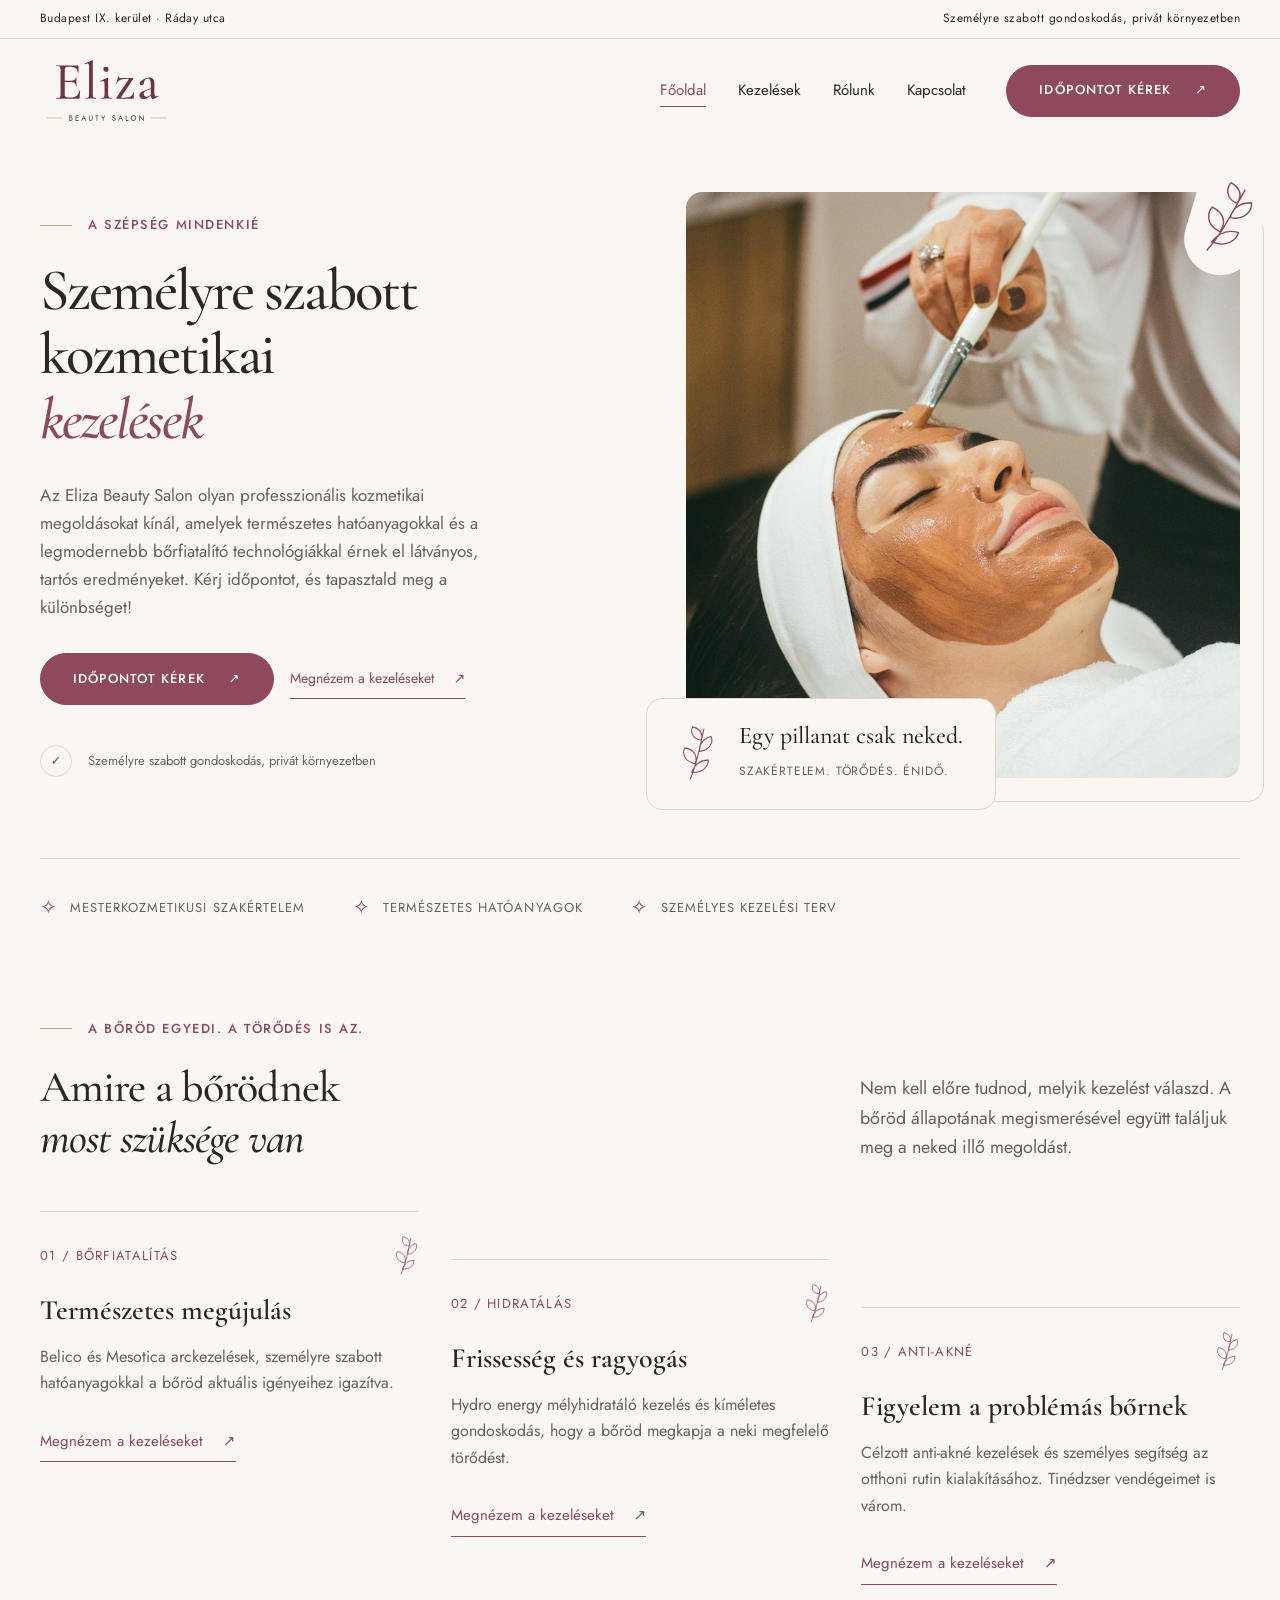
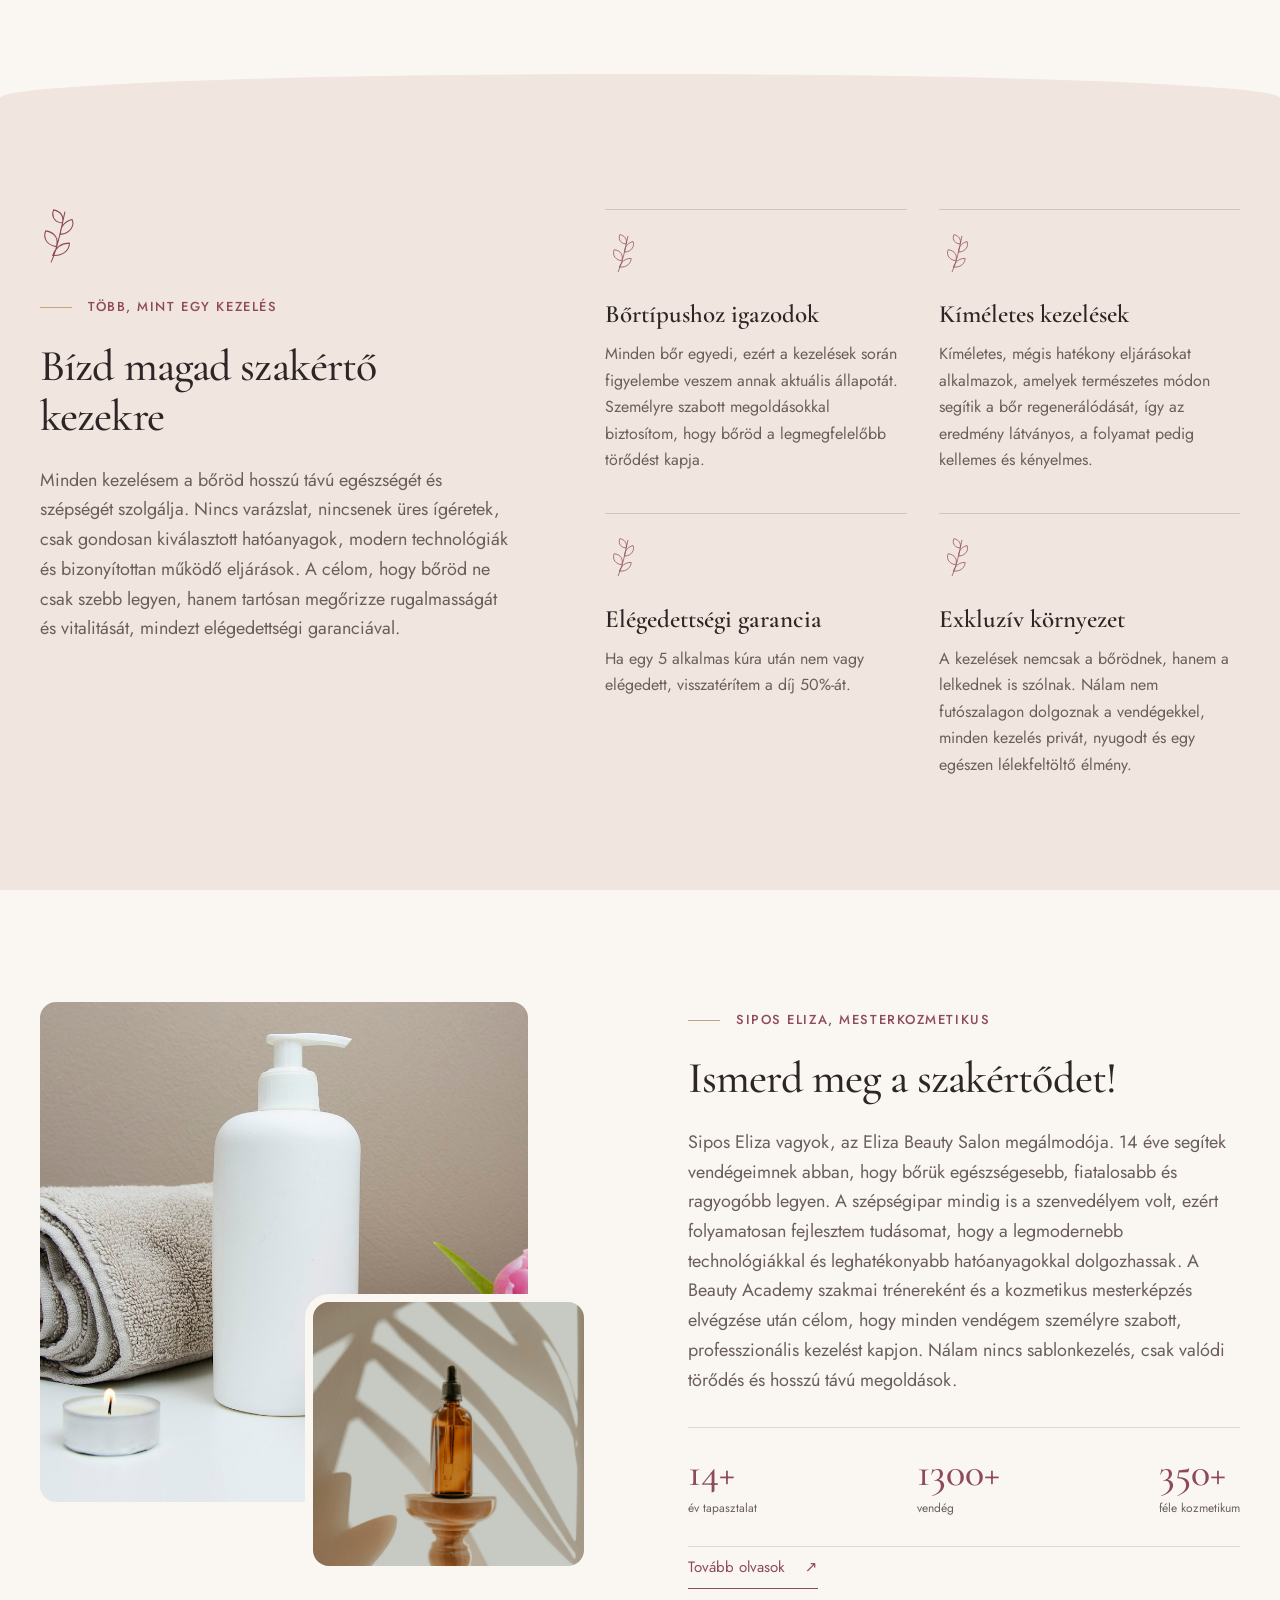
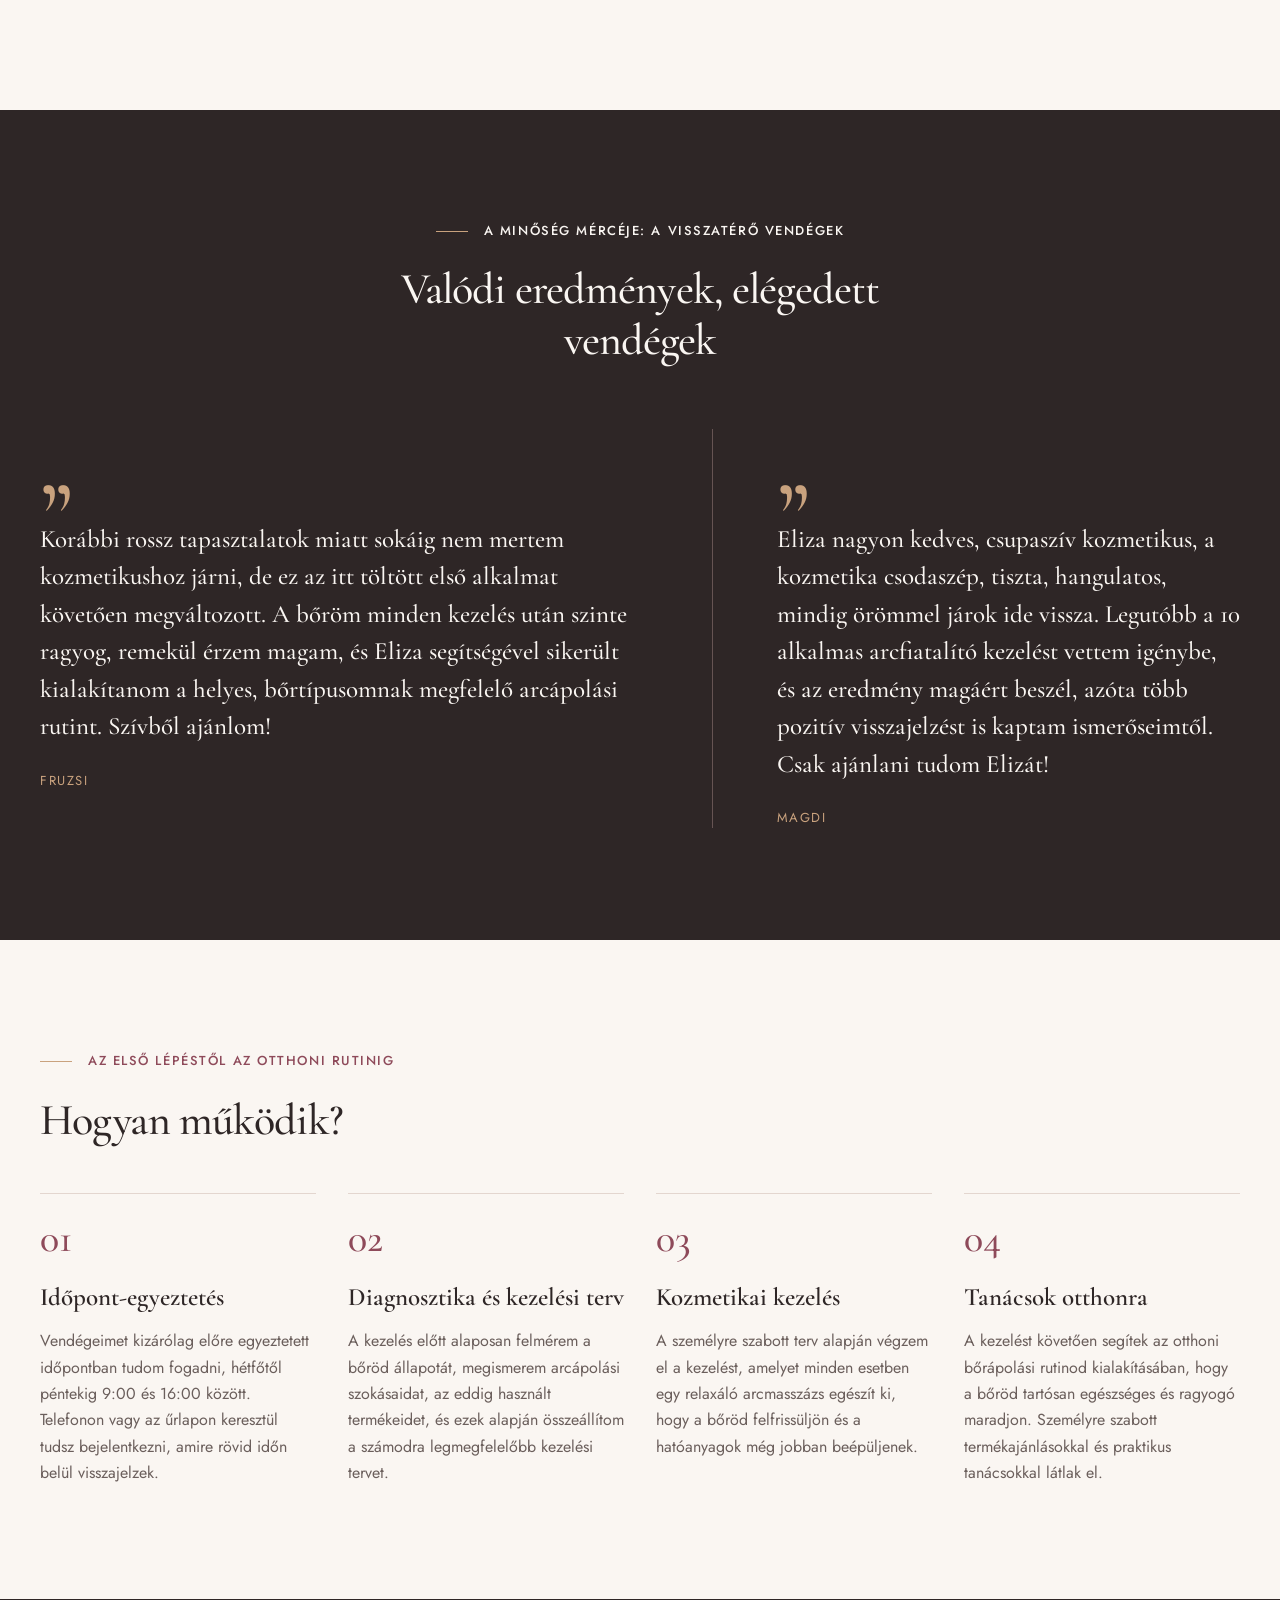
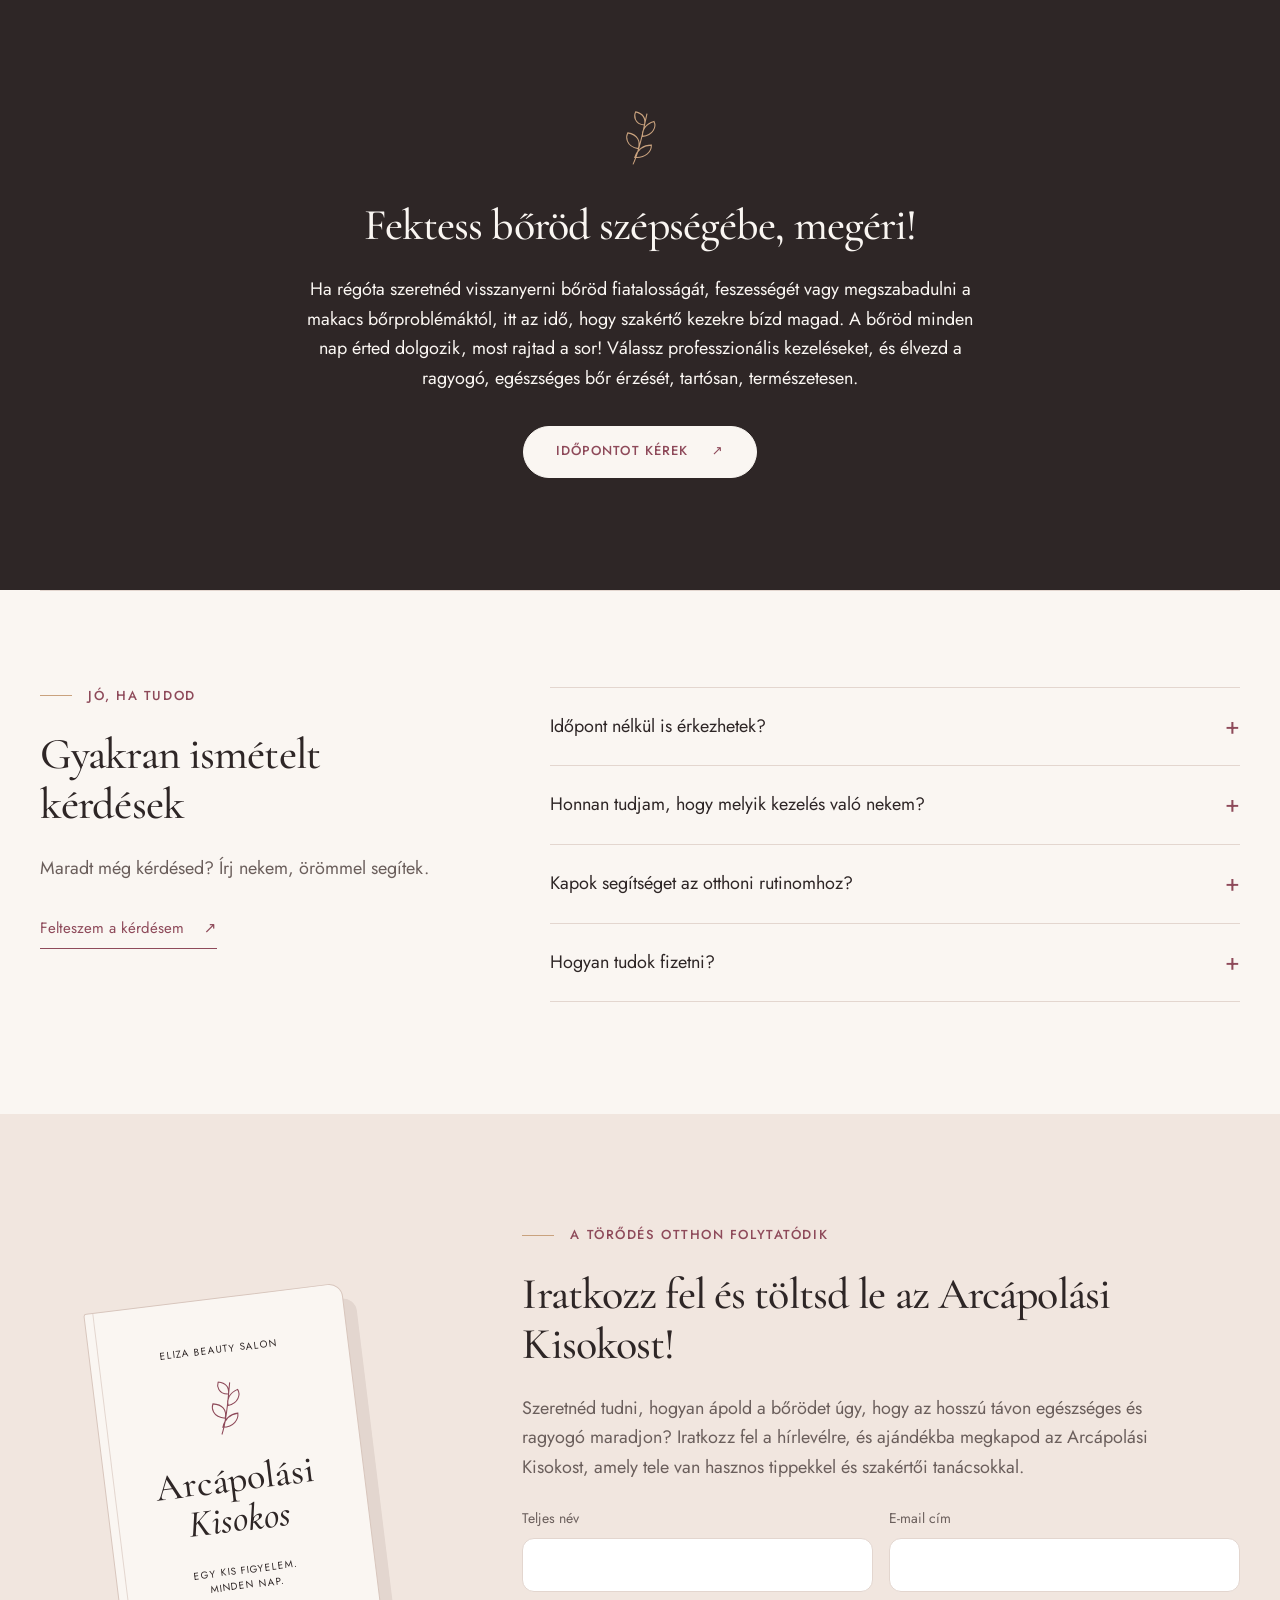
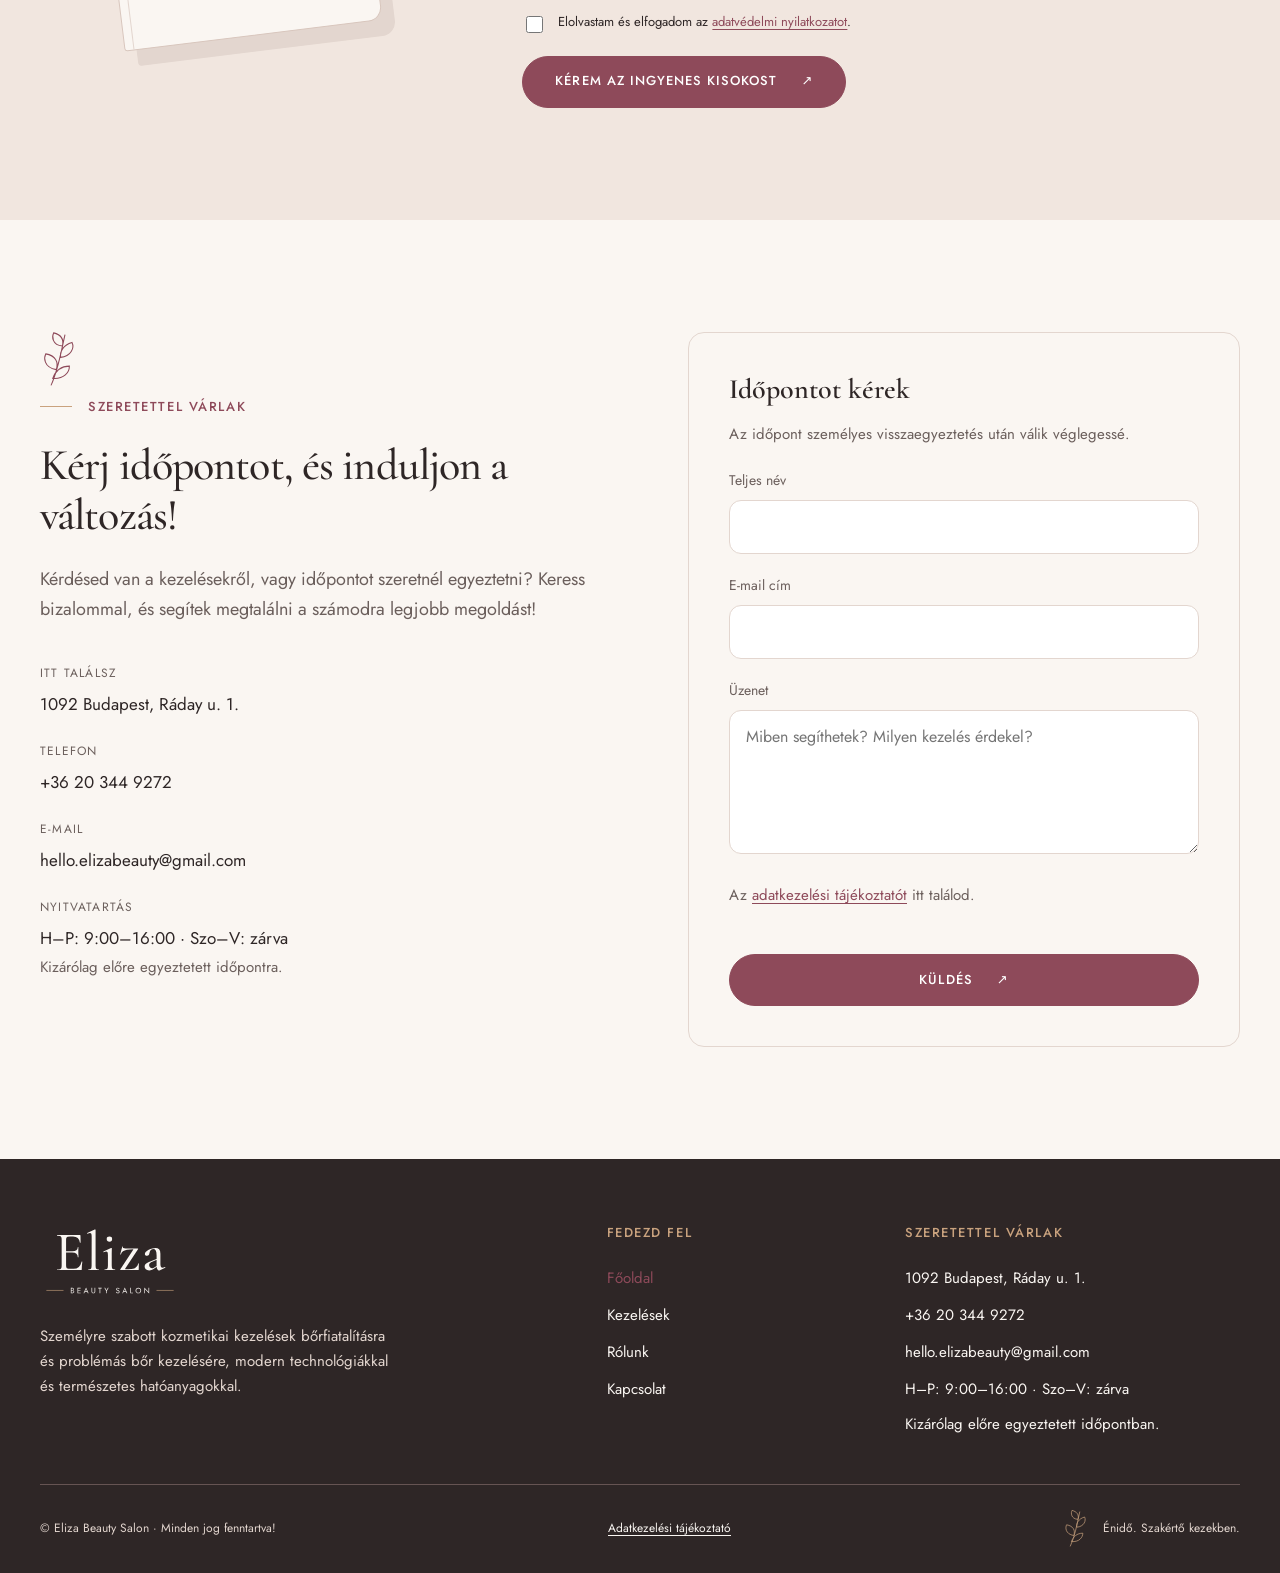
==== index.html @ e4f5089e "Eliza Beauty Salon: négylapos statikus weboldal" ====
<!doctype html>
<html lang="hu"><head><meta charset="utf-8"><meta name="viewport" content="width=device-width, initial-scale=1"><title>Eliza Beauty Salon | Személyre szabott kozmetikai kezelések</title><meta name="description" content="Személyre szabott kozmetikai kezelések Sipos Eliza mesterkozmetikustól Budapest IX. kerületében."><link rel="icon" href="logo/favicon.svg" type="image/svg+xml"><link rel="preconnect" href="https://fonts.googleapis.com"><link rel="preconnect" href="https://fonts.gstatic.com" crossorigin><link href="https://fonts.googleapis.com/css2?family=Cormorant+Garamond:ital,wght@0,500;0,600;1,500;1,600&family=Jost:wght@400;500&display=swap" rel="stylesheet"><link rel="stylesheet" href="assets/site.css"><script src="assets/site.js" defer></script></head><body><a class="skip" href="#tartalom">Ugrás a tartalomhoz</a><svg aria-hidden="true" style="position:absolute;width:0;height:0;overflow:hidden"><defs><symbol id="sprig" viewBox="0 0 40 64"><path d="M12 61C20 44 23 25 28 3M18 43C3 40 4 29 6 25C17 27 21 34 18 43ZM23 29C35 28 39 18 36 12C26 15 22 22 23 29ZM25 16C13 15 13 5 15 1C23 3 27 8 25 16ZM14 53C27 54 33 46 33 39C23 39 17 45 14 53Z"/></symbol></defs></svg><div class="topline"><div class="wrap"><span>Budapest IX. kerület · Ráday utca</span><span class="location">Személyre szabott gondoskodás, privát környezetben</span></div></div><header class="header" id="header"><div class="wrap nav"><a class="brand" href="index.html" aria-label="Eliza Beauty Salon, főoldal"><img src="logo/logo.svg" alt="Eliza Beauty Salon" width="133" height="78"></a><button class="menu-toggle" aria-controls="main-nav" aria-expanded="false" type="button">Menü <span aria-hidden="true">☰</span></button><nav class="navlinks" id="main-nav" aria-label="Fő navigáció"><a href="index.html" aria-current="page">Főoldal</a><a href="kezelesek.html">Kezelések</a><a href="rolunk.html">Rólunk</a><a href="kapcsolat.html">Kapcsolat</a><a class="btn" href="#kapcsolat">Időpontot kérek <span aria-hidden="true">↗</span></a></nav></div></header><main id="tartalom"><section class="hero"><div class="wrap"><div class="hero-grid"><div class="hero-copy"><div class="kicker">A szépség mindenkié</div><h1>Személyre szabott<br>kozmetikai<br><em>kezelések</em></h1><p>Az Eliza Beauty Salon olyan professzionális kozmetikai megoldásokat kínál, amelyek természetes hatóanyagokkal és a legmodernebb bőrfiatalító technológiákkal érnek el látványos, tartós eredményeket. Kérj időpontot, és tapasztald meg a különbséget!</p><div class="hero-actions"><a class="btn" href="#kapcsolat">Időpontot kérek <span aria-hidden="true">↗</span></a><a class="textlink" href="kezelesek.html">Megnézem a kezeléseket <span aria-hidden="true">↗</span></a></div><div class="hero-note"><span aria-hidden="true">✓</span><span>Személyre szabott gondoskodás, privát környezetben</span></div></div><div class="hero-visual"><img class="hero-photo" src="images/kezeles.jpg" width="700" height="900" alt="Kozmetikai arckezelés közelről, hangulati stock illusztráció" fetchpriority="high"><svg class="sprig hero-flower" aria-hidden="true"><use href="#sprig"/></svg><div class="hero-tag"><svg class="sprig" aria-hidden="true"><use href="#sprig"/></svg><div><strong>Egy pillanat csak neked.</strong><span class="small muted">Szakértelem. Törődés. Énidő.</span></div></div></div></div><div class="hero-bottom"><span>Mesterkozmetikusi szakértelem</span><span>Természetes hatóanyagok</span><span>Személyes kezelési terv</span></div></div></section><section class="section treatments" id="kezelesek" aria-labelledby="treatment-title"><div class="wrap"><div class="section-heading reveal"><div><div class="kicker">A bőröd egyedi. A törődés is az.</div><h2 id="treatment-title">Amire a bőrödnek<br><em>most szüksége van</em></h2></div><p class="muted">Nem kell előre tudnod, melyik kezelést válaszd. A bőröd állapotának megismerésével együtt találjuk meg a neked illő megoldást.</p></div><div class="treatment-grid"><article class="treatment reveal"><div class="mini-line"><span class="number">01 / BŐRFIATALÍTÁS</span><svg class="sprig" aria-hidden="true"><use href="#sprig"/></svg></div><h3>Természetes megújulás</h3><p>Belico és Mesotica arckezelések, személyre szabott hatóanyagokkal a bőröd aktuális igényeihez igazítva.</p><a class="textlink" href="kezelesek.html">Megnézem a kezeléseket <span aria-hidden="true">↗</span></a></article><article class="treatment reveal"><div class="mini-line"><span class="number">02 / HIDRATÁLÁS</span><svg class="sprig" aria-hidden="true"><use href="#sprig"/></svg></div><h3>Frissesség és ragyogás</h3><p>Hydro energy mélyhidratáló kezelés és kíméletes gondoskodás, hogy a bőröd megkapja a neki megfelelő törődést.</p><a class="textlink" href="kezelesek.html">Megnézem a kezeléseket <span aria-hidden="true">↗</span></a></article><article class="treatment reveal"><div class="mini-line"><span class="number">03 / ANTI-AKNÉ</span><svg class="sprig" aria-hidden="true"><use href="#sprig"/></svg></div><h3>Figyelem a problémás bőrnek</h3><p>Célzott anti-akné kezelések és személyes segítség az otthoni rutin kialakításához. Tinédzser vendégeimet is várom.</p><a class="textlink" href="kezelesek.html">Megnézem a kezeléseket <span aria-hidden="true">↗</span></a></article></div></div></section><section class="section care"><div class="wrap"><div class="care-layout"><div class="care-intro"><svg class="sprig" aria-hidden="true"><use href="#sprig"/></svg><div class="kicker">Több, mint egy kezelés</div><h2>Bízd magad szakértő kezekre</h2><p>Minden kezelésem a bőröd hosszú távú egészségét és szépségét szolgálja. Nincs varázslat, nincsenek üres ígéretek, csak gondosan kiválasztott hatóanyagok, modern technológiák és bizonyítottan működő eljárások. A célom, hogy bőröd ne csak szebb legyen, hanem tartósan megőrizze rugalmasságát és vitalitását, mindezt elégedettségi garanciával.</p></div><div class="benefits"><article class="benefit"><svg class="sprig" aria-hidden="true"><use href="#sprig"/></svg><h3>Bőrtípushoz igazodok</h3><p>Minden bőr egyedi, ezért a kezelések során figyelembe veszem annak aktuális állapotát. Személyre szabott megoldásokkal biztosítom, hogy bőröd a legmegfelelőbb törődést kapja.</p></article><article class="benefit"><svg class="sprig" aria-hidden="true"><use href="#sprig"/></svg><h3>Kíméletes kezelések</h3><p>Kíméletes, mégis hatékony eljárásokat alkalmazok, amelyek természetes módon segítik a bőr regenerálódását, így az eredmény látványos, a folyamat pedig kellemes és kényelmes.</p></article><article class="benefit"><svg class="sprig" aria-hidden="true"><use href="#sprig"/></svg><h3>Elégedettségi garancia</h3><p>Ha egy 5 alkalmas kúra után nem vagy elégedett, visszatérítem a díj 50%-át.</p></article><article class="benefit"><svg class="sprig" aria-hidden="true"><use href="#sprig"/></svg><h3>Exkluzív környezet</h3><p>A kezelések nemcsak a bőrödnek, hanem a lelkednek is szólnak. Nálam nem futószalagon dolgoznak a vendégekkel, minden kezelés privát, nyugodt és egy egészen lélekfeltöltő élmény.</p></article></div></div></div></section><section class="section "><div class="wrap"><div class="about-layout"><div class="about-photos"><img class="about-main" src="images/pihenes.jpg" alt="Törölköző, testápoló és virág, hangulati stock csendélet" width="600" height="750" loading="lazy"><img class="about-detail" src="images/borapolas.jpg" alt="Borostyánszínű szérumüveg, stock illusztráció" width="400" height="500" loading="lazy"></div><div class="about-copy"><div class="kicker">Sipos Eliza, mesterkozmetikus</div><h2>Ismerd meg a szakértődet!</h2><p>Sipos Eliza vagyok, az Eliza Beauty Salon megálmodója. 14 éve segítek vendégeimnek abban, hogy bőrük egészségesebb, fiatalosabb és ragyogóbb legyen. A szépségipar mindig is a szenvedélyem volt, ezért folyamatosan fejlesztem tudásomat, hogy a legmodernebb technológiákkal és leghatékonyabb hatóanyagokkal dolgozhassak. A Beauty Academy szakmai trénereként és a kozmetikus mesterképzés elvégzése után célom, hogy minden vendégem személyre szabott, professzionális kezelést kapjon. Nálam nincs sablonkezelés, csak valódi törődés és hosszú távú megoldások.</p><div class="stats"><div class="stat"><strong>14+</strong><span>év tapasztalat</span></div><div class="stat"><strong>1300+</strong><span>vendég</span></div><div class="stat"><strong>350+</strong><span>féle kozmetikum</span></div></div><a class="textlink" href="rolunk.html">Tovább olvasok <span aria-hidden="true">↗</span></a></div></div></div></section><section class="section testimonials"><div class="wrap"><div class="center-title"><div class="kicker">A minőség mércéje: a visszatérő vendégek</div><h2>Valódi eredmények, elégedett vendégek</h2></div><div class="quotes"><blockquote class="quote"><span class="quote-mark" aria-hidden="true">„</span><p>Korábbi rossz tapasztalatok miatt sokáig nem mertem kozmetikushoz járni, de ez az itt töltött első alkalmat követően megváltozott. A bőröm minden kezelés után szinte ragyog, remekül érzem magam, és Eliza segítségével sikerült kialakítanom a helyes, bőrtípusomnak megfelelő arcápolási rutint. Szívből ajánlom!</p><footer>Fruzsi</footer></blockquote><blockquote class="quote"><span class="quote-mark" aria-hidden="true">„</span><p>Eliza nagyon kedves, csupaszív kozmetikus, a kozmetika csodaszép, tiszta, hangulatos, mindig örömmel járok ide vissza. Legutóbb a 10 alkalmas arcfiatalító kezelést vettem igénybe, és az eredmény magáért beszél, azóta több pozitív visszajelzést is kaptam ismerőseimtől. Csak ajánlani tudom Elizát!</p><footer>Magdi</footer></blockquote></div></div></section><section class="section "><div class="wrap"><div class="section-heading"><div><div class="kicker">Az első lépéstől az otthoni rutinig</div><h2>Hogyan működik?</h2></div></div><div class="steps"><article class="step"><span class="step-number">01</span><h3>Időpont-egyeztetés</h3><p>Vendégeimet kizárólag előre egyeztetett időpontban tudom fogadni, hétfőtől péntekig 9:00 és 16:00 között. Telefonon vagy az űrlapon keresztül tudsz bejelentkezni, amire rövid időn belül visszajelzek.</p></article><article class="step"><span class="step-number">02</span><h3>Diagnosztika és kezelési terv</h3><p>A kezelés előtt alaposan felmérem a bőröd állapotát, megismerem arcápolási szokásaidat, az eddig használt termékeidet, és ezek alapján összeállítom a számodra legmegfelelőbb kezelési tervet.</p></article><article class="step"><span class="step-number">03</span><h3>Kozmetikai kezelés</h3><p>A személyre szabott terv alapján végzem el a kezelést, amelyet minden esetben egy relaxáló arcmasszázs egészít ki, hogy a bőröd felfrissüljön és a hatóanyagok még jobban beépüljenek.</p></article><article class="step"><span class="step-number">04</span><h3>Tanácsok otthonra</h3><p>A kezelést követően segítek az otthoni bőrápolási rutinod kialakításában, hogy a bőröd tartósan egészséges és ragyogó maradjon. Személyre szabott termékajánlásokkal és praktikus tanácsokkal látlak el.</p></article></div></div></section><section class="section callout"><div class="wrap"><div class="callout-inner"><svg class="sprig" aria-hidden="true"><use href="#sprig"/></svg><h2>Fektess bőröd szépségébe, megéri!</h2><p>Ha régóta szeretnéd visszanyerni bőröd fiatalosságát, feszességét vagy megszabadulni a makacs bőrproblémáktól, itt az idő, hogy szakértő kezekre bízd magad. A bőröd minden nap érted dolgozik, most rajtad a sor! Válassz professzionális kezeléseket, és élvezd a ragyogó, egészséges bőr érzését, tartósan, természetesen.</p><a class="btn" href="#kapcsolat">Időpontot kérek <span aria-hidden="true">↗</span></a></div></div></section><section class="section faq-section"><div class="wrap"><div class="faq-layout"><div class="faq-intro"><div class="kicker">Jó, ha tudod</div><h2>Gyakran ismételt kérdések</h2><p class="muted">Maradt még kérdésed? Írj nekem, örömmel segítek.</p><a class="textlink" href="#kapcsolat">Felteszem a kérdésem <span aria-hidden="true">↗</span></a></div><div><details class="faq"><summary>Időpont nélkül is érkezhetek?</summary><p>Nem, a kozmetikámban kizárólag időpontra fogadok vendégeket.</p></details><details class="faq"><summary>Honnan tudjam, hogy melyik kezelés való nekem?</summary><p>Az első találkozás alkalmával a kezelés előtt diagnosztizálom a bőrödet, és felvázolom a kezelési tervet.</p></details><details class="faq"><summary>Kapok segítséget az otthoni rutinomhoz?</summary><p>Igen, természetesen! Az első alkalmat követően elmondom, hogy mire figyelj a mindennapokban, milyen termékeket használj, hogy a bőröd a lehető legjobb törődést kapja.</p></details><details class="faq"><summary>Hogyan tudok fizetni?</summary><p>Bankkártyával és készpénzzel is fizethetsz a szalonban.</p></details></div></div></div></section><section class="section newsletter" aria-labelledby="newsletter-title"><div class="wrap newsletter-grid"><div class="book-visual reveal soft" aria-hidden="true"><div class="book"><span class="small">Eliza Beauty Salon</span><svg class="sprig"><use href="#sprig"/></svg><span class="book-title">Arcápolási<br><em>Kisokos</em></span><span class="small" style="margin-top:24px">Egy kis figyelem.<br>Minden nap.</span></div></div><div class="newsletter-copy reveal"><div class="kicker">A törődés otthon folytatódik</div><h2 id="newsletter-title">Iratkozz fel és töltsd le az Arcápolási Kisokost!</h2><p>Szeretnéd tudni, hogyan ápold a bőrödet úgy, hogy az hosszú távon egészséges és ragyogó maradjon? Iratkozz fel a hírlevélre, és ajándékba megkapod az Arcápolási Kisokost, amely tele van hasznos tippekkel és szakértői tanácsokkal.</p><form data-demo="newsletter"><div class="signup-fields"><div class="field"><label for="signup-name">Teljes név</label><input id="signup-name" name="name" required autocomplete="name" maxlength="120"></div><div class="field"><label for="signup-email">E-mail cím</label><input id="signup-email" name="email" type="email" required autocomplete="email" maxlength="254"></div></div><label class="checkbox"><input type="checkbox" name="consent" required><span>Elolvastam és elfogadom az <button class="inline-button" type="button" data-privacy>adatvédelmi nyilatkozatot</button>.</span></label><button class="btn" type="submit">Kérem az ingyenes kisokost <span aria-hidden="true">↗</span></button><p class="form-status" role="status" aria-live="polite"></p></form></div></div></section><section class="section " id="kapcsolat"><div class="wrap"><div class="contact-layout"><div class="contact-copy"><svg class="sprig" aria-hidden="true"><use href="#sprig"/></svg><div class="kicker">Szeretettel várlak</div><h2>Kérj időpontot, és induljon a változás!</h2><p>Kérdésed van a kezelésekről, vagy időpontot szeretnél egyeztetni? Keress bizalommal, és segítek megtalálni a számodra legjobb megoldást!</p><dl class="contact-info"><div><dt>Itt találsz</dt><dd>1092 Budapest, Ráday u. 1.</dd></div><div><dt>Telefon</dt><dd><a href="tel:+36203449272">+36 20 344 9272</a></dd></div><div><dt>E-mail</dt><dd><a href="mailto:hello.elizabeauty@gmail.com">hello.elizabeauty@gmail.com</a></dd></div><div><dt>Nyitvatartás</dt><dd>H–P: 9:00–16:00 · Szo–V: zárva<br><span class="small muted">Kizárólag előre egyeztetett időpontra.</span></dd></div></dl></div><form class="contact-form" data-demo="contact" aria-describedby="contact-demo"><h3>Időpontot kérek</h3><p class="small" id="contact-demo">Az időpont személyes visszaegyeztetés után válik véglegessé.</p><div class="field"><label for="contact-name">Teljes név</label><input id="contact-name" name="name" autocomplete="name" required maxlength="120"></div><div class="field"><label for="contact-email">E-mail cím</label><input id="contact-email" name="email" type="email" autocomplete="email" required maxlength="254"></div><div class="field"><label for="contact-message">Üzenet</label><textarea id="contact-message" name="message" required maxlength="3000" placeholder="Miben segíthetek? Milyen kezelés érdekel?"></textarea></div><p class="small muted">Az <button class="inline-button" type="button" data-privacy>adatkezelési tájékoztatót</button> itt találod.</p><button class="btn" type="submit">Küldés <span aria-hidden="true">↗</span></button><p class="form-status" role="status" aria-live="polite"></p></form></div></div></section></main><footer class="footer"><div class="wrap"><div class="footer-top"><div class="footer-brand"><a href="index.html"><img src="logo/logo-feher.svg" alt="Eliza Beauty Salon" width="140" height="77" loading="lazy"></a><p>Személyre szabott kozmetikai kezelések bőrfiatalításra és problémás bőr kezelésére, modern technológiákkal és természetes hatóanyagokkal.</p></div><div><h3>Fedezd fel</h3><nav class="footer-links" aria-label="Lábléc navigáció"><a href="index.html" aria-current="page">Főoldal</a><a href="kezelesek.html">Kezelések</a><a href="rolunk.html">Rólunk</a><a href="kapcsolat.html">Kapcsolat</a></nav></div><div><h3>Szeretettel várlak</h3><div class="footer-links"><span>1092 Budapest, Ráday u. 1.</span><a href="tel:+36203449272">+36 20 344 9272</a><a href="mailto:hello.elizabeauty@gmail.com">hello.elizabeauty@gmail.com</a><span>H–P: 9:00–16:00 · Szo–V: zárva</span><span class="small">Kizárólag előre egyeztetett időpontban.</span></div></div></div><div class="footer-bottom"><span>© Eliza Beauty Salon · Minden jog fenntartva!</span><button class="inline-button" type="button" data-privacy>Adatkezelési tájékoztató</button><span class="footer-mark"><svg class="sprig" aria-hidden="true"><use href="#sprig"/></svg> Énidő. Szakértő kezekben.</span></div></div></footer><dialog class="privacy-dialog" id="privacy-dialog" aria-labelledby="privacy-title"><h2 id="privacy-title">Adatkezelési tájékoztató</h2><p>A végleges adatkezelési tájékoztató még nem érhető el.</p><form method="dialog"><button class="btn">Bezárás</button></form></dialog><noscript><p class="wrap small">Az űrlapok használatához engedélyezd a JavaScriptet.</p></noscript></body></html>
---- assets/site.css ----
:root{--color-brand-primary:#8E4A5A;--color-brand-secondary:#6E3644;--color-brand-accent:#C9A27E;--color-brand-bg:#FAF6F2;--color-brand-surface:#F1E6DF;--color-brand-text:#2E2626;--color-brand-muted:#6B5F5C;--line:#E3D6CF;--font-heading:'Cormorant Garamond',Georgia,serif;--font-body:'Jost',system-ui,sans-serif}
    *,*::before,*::after{box-sizing:border-box}html{scroll-behavior:smooth;scroll-padding-top:125px}body{margin:0;background:var(--color-brand-bg);color:var(--color-brand-text);font:400 18px/1.65 var(--font-body)}body button,body input,body textarea{font:inherit}body a{color:inherit;text-decoration:none}body button{cursor:pointer}body img{display:block;max-width:100%;object-fit:cover}body h1,body h2,body h3,body p{margin:0}body h1,body h2,body h3{font-family:var(--font-heading);font-weight:500}body h1{font-size:clamp(40px,4.6vw,64px);line-height:1.1;letter-spacing:-.035em}body h2{font-size:clamp(32px,3.7vw,44px);line-height:1.15;letter-spacing:-.02em}body h3{font-size:28px;line-height:1.2;font-weight:600}body p{max-width:680px}body p+p{margin-top:20px}::selection{background:var(--color-brand-surface);color:var(--color-brand-secondary)}:focus-visible{outline:3px solid var(--color-brand-primary);outline-offset:5px}button:focus-visible,input:focus-visible,textarea:focus-visible{outline-offset:3px}.wrap{max-width:1280px;padding-inline:40px;margin-inline:auto}.section{padding-block:112px}.kicker{display:flex;align-items:center;gap:16px;text-transform:uppercase;font-size:13px;font-weight:500;letter-spacing:.12em;line-height:1.4;color:var(--color-brand-primary);margin-bottom:24px}.kicker:before{content:'';width:32px;height:1px;background:var(--color-brand-accent)}.muted{color:var(--color-brand-muted)}.small{font-size:15px;line-height:1.5}.btn{display:inline-flex;justify-content:center;align-items:center;gap:24px;min-height:52px;padding:16px 32px;border:1px solid var(--color-brand-primary);border-radius:999px;background:var(--color-brand-primary);color:white;text-transform:uppercase;font-size:13px;font-weight:500;line-height:1.3;letter-spacing:.08em;transition:background .3s ease-out,transform .3s ease-out}.btn:hover{background:var(--color-brand-secondary);transform:translateY(-2px)}.btn.outline{background:transparent;color:var(--color-brand-primary)}.btn.outline:hover{background:var(--color-brand-surface)}.textlink{display:inline-flex;align-items:center;gap:20px;padding:8px 0;border-bottom:1px solid var(--color-brand-primary);color:var(--color-brand-primary);font-size:15px;transition:gap .3s ease-out}.textlink:hover{gap:28px}.arrow{font-size:22px;font-weight:400;line-height:1}.sprig{width:36px;height:56px;fill:none;stroke:currentColor;stroke-width:1.2;color:var(--color-brand-primary)}.skip{position:absolute;z-index:100;top:0;left:20px;padding:14px 22px;background:var(--color-brand-primary);color:#fff;transform:translateY(-120%)}.skip:focus{transform:translateY(0)}.topline{border-bottom:1px solid var(--line);font-size:12px;letter-spacing:.04em;padding:9px 0}.topline .wrap{display:flex;justify-content:space-between;gap:16px}.topline a:hover{text-decoration:underline}.header{position:sticky;top:0;z-index:30;background:rgba(250,246,242,.97);border-bottom:1px solid transparent;transition:box-shadow .4s,background .4s}.header.scrolled{box-shadow:0 3px 22px #2e262609;backdrop-filter:blur(12px);border-color:var(--line)}.nav{min-height:104px;display:flex;align-items:center;justify-content:space-between;gap:40px}.brand img{width:133px;height:78px;object-fit:contain}.navlinks{display:flex;align-items:center;gap:32px;font-size:15px}.navlinks>a:not(.btn){position:relative;padding-block:8px}.navlinks>a:not(.btn):after{content:'';position:absolute;left:0;right:100%;bottom:4px;height:1px;background:var(--color-brand-primary);transition:right .3s}.navlinks>a:hover:after{right:0}.navlinks .btn{margin-left:8px}.menu-toggle{display:none;border:1px solid var(--line);border-radius:99px;background:none;min-width:78px;min-height:44px;padding:10px 16px;font-size:14px}.hero{padding:48px 0 96px;position:relative}.hero-grid{display:grid;grid-template-columns:1.05fr 1fr;align-items:center;gap:64px}.hero-copy{padding:24px 0 40px;position:relative;z-index:2}.hero h1{max-width:570px}.hero h1 em{color:var(--color-brand-primary);font-weight:500}.hero-copy>p{margin-top:28px;max-width:470px;color:var(--color-brand-muted)}.hero-actions{display:flex;gap:16px;align-items:center;flex-wrap:wrap;margin-top:32px}.hero-actions .textlink{font-size:14px}.hero-note{display:flex;align-items:center;gap:16px;margin-top:40px;font-size:13px;color:var(--color-brand-muted)}.hero-note span:first-child{width:32px;height:32px;border:1px solid var(--line);border-radius:50%;display:grid;place-items:center;color:var(--color-brand-primary)}.hero-visual{position:relative;padding-bottom:40px}.hero-photo{width:100%;height:586px;border-radius:16px;object-position:center}.hero-visual:before{content:'';position:absolute;inset:24px -24px 16px 24px;border:1px solid var(--line);border-radius:16px;z-index:-1}.hero-tag{position:absolute;bottom:8px;left:-40px;background:var(--color-brand-bg);padding:24px 32px;display:flex;gap:24px;align-items:center;border-radius:16px;border:1px solid var(--line);min-width:290px}.hero-tag strong{font:500 24px/1.1 var(--font-heading);display:block;margin-bottom:6px}.hero-tag .small{font-size:12px;letter-spacing:.07em;text-transform:uppercase}.hero-flower{position:absolute;right:-22px;top:-28px;transform:rotate(17deg);width:72px;height:112px;background:var(--color-brand-bg);border-radius:999px;padding:12px;animation:breathe 7s ease-in-out infinite}.hero-bottom{display:flex;gap:48px;align-items:center;border-top:1px solid var(--line);padding-top:32px;margin-top:40px;color:var(--color-brand-muted);font-size:13px;text-transform:uppercase;letter-spacing:.08em}.hero-bottom span{display:flex;align-items:center;gap:12px}.hero-bottom span:before{content:'✧';color:var(--color-brand-primary);font-size:20px}.section-heading{display:flex;justify-content:space-between;align-items:flex-end;gap:48px;margin-bottom:48px}.section-heading h2{max-width:510px}.section-heading p{max-width:380px}.treatments{padding-top:0}.treatment-grid{display:grid;grid-template-columns:repeat(3,1fr);gap:32px}.treatment{border-top:1px solid var(--line);padding-top:24px}.treatment:nth-child(2){margin-top:48px}.treatment:nth-child(3){margin-top:96px}.treatment .number{font-size:13px;letter-spacing:.1em;color:var(--color-brand-primary)}.treatment h3{margin:18px 0 16px}.treatment p{font-size:16px;color:var(--color-brand-muted)}.treatment .textlink{margin-top:24px}.treatment .mini-line{display:flex;justify-content:space-between;align-items:center}.treatment .sprig{width:26px;height:40px}.care{position:relative;background:var(--color-brand-surface)}.care:before{position:absolute;content:'';top:-23px;height:24px;left:0;right:0;border-radius:50% 50% 0 0/100% 100% 0 0;background:var(--color-brand-surface)}.care-layout{display:grid;grid-template-columns:.85fr 1.15fr;gap:96px;align-items:start}.care-intro p{margin-top:24px;color:var(--color-brand-muted)}.care-intro>.sprig{margin-bottom:24px}.benefits{display:grid;grid-template-columns:1fr 1fr;gap:40px 32px}.benefit{border-top:1px solid #d7c3b8;padding-top:24px}.benefit .benefit-icon{font-size:26px;color:var(--color-brand-primary);margin-bottom:16px;display:block}.benefit h3{font-size:25px;margin-bottom:12px}.benefit p{font-size:16px;color:var(--color-brand-muted)}.about-layout{display:grid;grid-template-columns:1fr 1fr;gap:96px;align-items:center}.about-photos{position:relative;padding-right:64px;padding-bottom:96px}.about-main{height:500px;width:100%;border-radius:16px}.about-detail{position:absolute;right:0;bottom:24px;width:52%;height:280px;border:8px solid var(--color-brand-bg);border-radius:24px}.photo-caption{position:absolute;bottom:0;left:0;font-size:11px;color:var(--color-brand-muted);letter-spacing:.03em}.about-copy>p{margin-top:24px;color:var(--color-brand-muted)}.about-copy .signature{font:500 italic 34px/1.3 var(--font-heading);color:var(--color-brand-primary);margin:24px 0 8px}.stats{display:flex;justify-content:space-between;gap:16px;border-top:1px solid var(--line);border-bottom:1px solid var(--line);padding-block:24px;margin-top:32px}.stat strong{display:block;font:500 40px/1 var(--font-heading);color:var(--color-brand-primary)}.stat span{font-size:12px;color:var(--color-brand-muted)}.about-more{margin-top:24px}.about-more summary{color:var(--color-brand-primary);font-size:15px;cursor:pointer;padding:8px 0}.about-more p{padding-top:16px;font-size:16px}.testimonials{background:var(--color-brand-text);color:var(--color-brand-bg);position:relative;overflow:hidden}.testimonials .kicker{color:var(--color-brand-bg);justify-content:center}.testimonials .center-title{max-width:640px;text-align:center;margin:auto}.quotes{display:grid;grid-template-columns:1.12fr 1fr;gap:80px;margin-top:64px}.quote{margin:0;padding:0}.quote+ .quote{padding-left:64px;border-left:1px solid #665453}.quote-mark{font:500 96px/.7 var(--font-heading);color:var(--color-brand-accent);display:block;margin-bottom:24px}.quote p{font:500 25px/1.5 var(--font-heading)}.quote footer{margin-top:24px;font-size:13px;text-transform:uppercase;letter-spacing:.12em;color:var(--color-brand-accent)}.quote-sprig{position:absolute;right:24px;bottom:-20px;width:150px;height:220px;color:var(--color-brand-accent);opacity:.12;transform:rotate(20deg)}.steps{display:grid;grid-template-columns:repeat(4,1fr);gap:32px}.step{position:relative;border-top:1px solid var(--line);padding-top:24px}.step .step-number{font:500 40px/1 var(--font-heading);color:var(--color-brand-primary);display:block;margin-bottom:24px}.step h3{font-size:25px;margin-bottom:16px}.step p{font-size:16px;color:var(--color-brand-muted)}.faq-section{padding-top:0}.faq-layout{display:grid;grid-template-columns:.75fr 1.25fr;gap:96px;border-top:1px solid var(--line);padding-top:96px}.faq-intro>p{margin-top:24px}.faq-intro .textlink{margin-top:24px}.faq{border-bottom:1px solid var(--line)}.faq:first-child{border-top:1px solid var(--line)}.faq summary{cursor:pointer;list-style:none;padding:24px 40px 24px 0;position:relative;font-size:18px}.faq summary::-webkit-details-marker{display:none}.faq summary:after{content:'+';position:absolute;right:0;top:24px;color:var(--color-brand-primary);font-size:24px;line-height:1.2}.faq[open] summary:after{content:'−'}.faq p{padding:0 32px 24px 0;font-size:16px;color:var(--color-brand-muted)}.newsletter{background:var(--color-brand-surface);position:relative}.newsletter-grid{display:grid;grid-template-columns:.7fr 1.3fr;gap:96px;align-items:center}.book-visual{position:relative;display:flex;justify-content:center;padding:32px 16px}.book{width:260px;min-height:340px;border-radius:3px 14px 14px 3px;background:var(--color-brand-bg);border:1px solid #d8c6bd;box-shadow:12px 16px 0 #e3d6cf;display:flex;flex-direction:column;align-items:center;justify-content:center;padding:32px;text-align:center;transform:rotate(-7deg)}.book:before{content:'';position:absolute;left:8px;top:0;bottom:0;border-left:1px solid var(--line)}.book .sprig{margin:24px 0}.book .book-title{font:500 38px/1.05 var(--font-heading)}.book .small{font-size:10px;text-transform:uppercase;letter-spacing:.1em}.newsletter-copy>p{margin-top:24px;color:var(--color-brand-muted)}.demo-note{font-size:13px;color:var(--color-brand-muted);margin-top:16px;line-height:1.5}.signup-fields{display:grid;grid-template-columns:1fr 1fr;gap:16px;margin-top:24px}.field label{display:block;font-size:14px;margin-bottom:8px;color:var(--color-brand-muted)}.field input,.field textarea{width:100%;padding:14px 16px;border:1px solid var(--line);background:#fff;border-radius:12px;color:var(--color-brand-text);font-size:16px;line-height:1.5;transition:border .3s}.field textarea{resize:vertical;min-height:144px}.field input:focus,.field textarea:focus{border-color:var(--color-brand-primary)}.checkbox{display:flex;align-items:flex-start;gap:12px;font-size:13px;margin-block:20px;line-height:1.6}.checkbox input{margin-top:4px;width:17px;height:17px;accent-color:var(--color-brand-primary);flex-shrink:0}.inline-button{border:0;background:none;padding:0;color:var(--color-brand-primary);text-decoration:underline;text-underline-offset:3px;font:inherit}.form-status{font-size:14px;line-height:1.5;margin-top:16px;color:var(--color-brand-primary)}.contact-layout{display:grid;grid-template-columns:1fr 1fr;gap:96px}.contact-copy>p{margin-top:24px;color:var(--color-brand-muted)}.contact-info{display:grid;gap:24px;margin-top:40px}.contact-info dt{font-size:12px;text-transform:uppercase;letter-spacing:.1em;color:var(--color-brand-muted);margin-bottom:6px}.contact-info dd{margin:0;font-size:17px}.contact-info a:hover{text-decoration:underline}.contact-form{border:1px solid var(--line);border-radius:16px;padding:40px}.contact-form .field{margin-bottom:20px}.contact-form>.small{margin-bottom:24px;color:var(--color-brand-muted)}.contact-form .btn{width:100%;margin-top:8px}.footer{padding:64px 0 24px;background:var(--color-brand-text);color:var(--color-brand-bg)}.footer-top{display:grid;grid-template-columns:1.5fr .7fr 1fr;gap:64px}.footer-brand img{width:140px;height:auto;margin-bottom:24px}.footer-brand p{font-size:15px;color:var(--line);max-width:350px}.footer h3{font:500 13px var(--font-body);text-transform:uppercase;letter-spacing:.12em;margin-bottom:24px;color:var(--color-brand-accent)}.footer-links{display:grid;gap:12px;font-size:15px}.footer-links a:hover{text-decoration:underline;text-underline-offset:4px}.footer-bottom{margin-top:48px;padding-top:24px;border-top:1px solid #665453;display:flex;justify-content:space-between;gap:24px;align-items:center;font-size:12px;color:var(--line)}.footer-bottom .inline-button{color:var(--line)}.footer .sprig{color:var(--color-brand-accent);width:24px;height:40px}.footer-mark{display:flex;align-items:center;gap:16px}.privacy-dialog{max-width:580px;width:calc(100% - 40px);border:1px solid var(--line);border-radius:16px;padding:40px;background:var(--color-brand-bg);color:var(--color-brand-text)}.privacy-dialog::backdrop{background:#2e262673;backdrop-filter:blur(4px)}.privacy-dialog h2{font-size:32px;margin-bottom:24px}.privacy-dialog p{font-size:16px;margin-bottom:24px}.privacy-dialog .btn{font-size:12px}.hero-copy>*{animation:enter .9s both}.hero-copy .kicker{animation-delay:.05s}.hero-copy h1{animation-delay:.15s}.hero-copy>p{animation-delay:.25s}.hero-copy .hero-actions{animation-delay:.35s}.hero-copy .hero-note{animation-delay:.45s}.hero-visual{animation:image-in 1.2s both}.reveal{transition:opacity .8s ease-out,transform 1s ease-out}.js-motion .reveal:not(.visible){opacity:0;transform:translateY(24px)}.js-motion .reveal.side:not(.visible){transform:translateX(-24px)}.js-motion .reveal.soft:not(.visible){transform:scale(.97)}@keyframes enter{from{opacity:0;transform:translateY(18px)}to{opacity:1;transform:none}}@keyframes image-in{from{opacity:0;transform:translateX(24px)}to{opacity:1;transform:none}}@keyframes breathe{0%,100%{transform:rotate(17deg) translateY(0)}50%{transform:rotate(20deg) translateY(-6px)}}
    @media(min-width:1500px){.hero{padding-top:64px}.hero-photo{height:620px}}
    @media(max-width:1050px){.wrap{padding-inline:32px}.navlinks{gap:20px}.nav{gap:24px}.navlinks .btn{padding:14px 20px;font-size:11px}.hero-grid{gap:40px}.hero-photo{height:540px}.hero-tag{left:-24px;min-width:0;padding:20px 24px}.hero-actions{align-items:flex-start;flex-direction:column}.care-layout,.about-layout,.faq-layout,.newsletter-grid,.contact-layout{gap:48px}.hero-bottom{gap:24px;font-size:11px}.section{padding-block:96px}.treatments{padding-top:0}.about-photos{padding-right:32px}.quotes{gap:40px}.quote+.quote{padding-left:40px}.step h3{font-size:24px}.steps{gap:24px}.footer-top{gap:40px}.contact-form{padding:32px}.faq-section{padding-top:0}}
    @media(max-width:760px){html{scroll-padding-top:90px}.wrap{padding-inline:20px}.topline{font-size:11px}.topline .location{display:none}.topline .wrap{justify-content:center}.nav{min-height:80px}.brand img{width:108px;height:64px}.menu-toggle{display:block}.navlinks{display:none;position:absolute;top:100%;left:0;right:0;background:var(--color-brand-bg);padding:24px 20px 32px;border-top:1px solid var(--line);border-bottom:1px solid var(--line);align-items:stretch;box-shadow:0 18px 24px #2e262609}.navlinks.open{display:flex;flex-direction:column;gap:8px}.navlinks>a:not(.btn){padding:12px 8px}.navlinks .btn{margin:12px 0 0;font-size:13px;padding:16px 32px}.hero{padding:32px 0 64px}.hero-grid{grid-template-columns:1fr;gap:32px}.hero-copy{padding:0}.kicker{font-size:12px;margin-bottom:20px;gap:12px}body h1{font-size:40px;max-width:380px!important}body h2{font-size:32px}body h3{font-size:24px}body{font-size:16px}.hero-copy>p{margin-top:24px;max-width:500px}.hero-actions{flex-direction:row;align-items:center;gap:20px;margin-top:24px}.btn{font-size:12px;padding:16px 24px;gap:16px}.hero-actions .textlink{font-size:13px}.hero-note{margin-top:24px;font-size:12px}.hero-visual{padding:0 0 24px;margin:8px 12px 0 0}.hero-photo{height:420px;width:100%;object-position:center}.hero-visual:before{inset:16px -12px 8px 16px}.hero-tag{left:16px;bottom:0;padding:16px 20px;gap:16px}.hero-tag strong{font-size:22px}.hero-tag .sprig{height:44px;width:28px}.hero-tag .small{font-size:10px}.hero-flower{width:56px;height:88px;right:-16px;top:-20px}.hero-bottom{margin-top:32px;padding-top:24px;display:grid;grid-template-columns:1fr 1fr;gap:12px 16px;font-size:10px}.hero-bottom span:last-child{grid-column:1/-1}.hero-bottom span:before{font-size:18px}.section{padding-block:64px}.section-heading{display:block;margin-bottom:32px}.section-heading p{margin-top:20px}.treatments{padding-top:0}.treatment-grid{grid-template-columns:1fr;gap:32px}.treatment:nth-child(2),.treatment:nth-child(3){margin-top:0}.treatment h3{margin-top:12px}.treatment .textlink{margin-top:16px}.care-layout{grid-template-columns:1fr;gap:32px}.care-intro>.sprig{height:44px;margin-bottom:20px}.benefits{gap:32px 24px}.benefit h3{font-size:23px}.benefit p{font-size:15px}.benefit .benefit-icon{font-size:22px;margin-bottom:12px}.about-layout{grid-template-columns:1fr;gap:40px}.about-photos{padding-right:40px;padding-bottom:64px}.about-main{height:380px}.about-detail{height:200px;bottom:20px}.photo-caption{font-size:10px}.about-copy>p{margin-top:20px}.stats{gap:12px;padding:24px 0}.stat strong{font-size:36px}.stat span{font-size:11px}.quotes{grid-template-columns:1fr;gap:40px;margin-top:40px}.quote+.quote{padding-left:0;padding-top:40px;border-left:0;border-top:1px solid #665453}.quote p{font-size:24px}.quote-mark{font-size:72px;margin-bottom:16px}.quote-sprig{width:100px;height:160px;right:-24px}.testimonials .kicker{font-size:10px;letter-spacing:.1em}.steps{grid-template-columns:1fr 1fr;gap:32px 24px}.step .step-number{font-size:36px;margin-bottom:16px}.step h3{font-size:23px}.step p{font-size:15px}.faq-section{padding-top:0}.faq-layout{grid-template-columns:1fr;gap:32px;padding-top:64px}.faq summary{font-size:16px;padding-block:20px}.faq summary:after{top:20px}.newsletter-grid{grid-template-columns:1fr;gap:40px}.book-visual{padding:0 16px 16px}.book{width:204px;min-height:270px;padding:24px;transform:rotate(-5deg)}.book .book-title{font-size:32px}.book .sprig{height:44px;margin:20px 0}.newsletter-copy h2{max-width:400px}.signup-fields{grid-template-columns:1fr;gap:16px}.newsletter-copy .btn{width:100%}.contact-layout{grid-template-columns:1fr;gap:32px}.contact-info{grid-template-columns:1fr 1fr;gap:24px 16px}.contact-info>div:first-child{grid-column:1/-1}.contact-info dd{font-size:15px;overflow-wrap:anywhere}.contact-form{padding:24px}.footer{padding-top:48px}.footer-top{grid-template-columns:1fr 1fr;gap:40px 24px}.footer-brand{grid-column:1/-1}.footer-brand img{width:120px;margin-bottom:20px}.footer h3{font-size:12px;margin-bottom:20px}.footer-links{font-size:14px}.footer-bottom{flex-direction:column;align-items:flex-start;gap:20px;margin-top:40px}.privacy-dialog{padding:28px}.privacy-dialog h2{font-size:28px}.js-motion .reveal.side:not(.visible){transform:translateY(24px)}}
    @media(max-width:380px){.hero-actions{flex-direction:column;align-items:flex-start}.hero-photo{height:360px}.benefits,.steps{grid-template-columns:1fr}.contact-info{grid-template-columns:1fr}.footer-top{grid-template-columns:1fr}.hero-bottom{grid-template-columns:1fr}.hero-bottom span:last-child{grid-column:auto}}
    @media(prefers-reduced-motion:reduce){html{scroll-behavior:auto}*,*::before,*::after{animation:none!important;transition:none!important}.js-motion .reveal:not(.visible){opacity:1;transform:none}}
  
/* A választott Csendes énidő arculat közös oldal-komponensei. */
html{overflow-x:clip}body{overflow-wrap:break-word}button{border:0}button,input,textarea{font:inherit}figure,blockquote,dl,dd{margin:0}ul{padding-left:24px}a[aria-current="page"]{color:var(--color-brand-primary)}.navlinks>a[aria-current="page"]:after{right:0}.hero-copy>p{font-size:17px}.section-lead{max-width:760px;color:var(--color-brand-muted);margin-bottom:48px}.callout{background:var(--color-brand-text);color:var(--color-brand-bg);text-align:center}.callout-inner{max-width:760px;margin:auto}.callout-inner>.sprig{color:var(--color-brand-accent);margin:0 auto 24px}.callout h2{max-width:680px;margin:auto}.callout p{margin:24px auto 32px}.callout .btn{background:var(--color-brand-bg);border-color:var(--color-brand-bg);color:var(--color-brand-primary)}.concerns{display:grid;grid-template-columns:1fr 1fr;gap:40px}.concerns article{border-top:1px solid var(--line);padding-top:24px}.concerns h3{font-size:26px;margin-bottom:16px}.concerns p,.service-row p,.values p{color:var(--color-brand-muted);font-size:17px}.service-row{display:grid;grid-template-columns:72px 1fr 48px;gap:32px;padding:48px 0;border-top:1px solid var(--line)}.service-row h3{font-size:34px;margin-bottom:20px}.service-row li{margin:12px 0;color:var(--color-brand-muted)}.service-row .textlink{margin-top:16px}.service-number{font:500 32px/1.2 var(--font-heading);color:var(--color-brand-primary)}.result-list{list-style:none;display:grid;grid-template-columns:1fr 1fr;gap:24px 48px;padding:0;margin:0}.result-list li{display:flex;gap:16px}.result-list span{color:var(--color-brand-primary)}.guarantee{display:grid;grid-template-columns:180px 1fr 64px;gap:48px;align-items:center}.guarantee-number{font:500 96px/1 var(--font-heading);color:var(--color-brand-primary)}.guarantee-number span{font-size:48px}.guarantee p{margin-top:24px;color:var(--color-brand-muted)}.packages{display:grid;grid-template-columns:repeat(3,1fr);gap:24px;align-items:stretch}.package{background:white;border-radius:16px;padding:32px;display:flex;flex-direction:column;border:1px solid var(--line)}.package.featured{border:2px solid var(--color-brand-primary)}.package .kicker{font-size:11px}.package h3{font-size:30px;min-height:72px}.package .price{font:500 44px/1.2 var(--font-heading);color:var(--color-brand-primary);margin:16px 0 24px}.package>p:not(.price),.package li{font-size:16px;color:var(--color-brand-muted)}.package ul{margin:24px 0 32px}.package li{padding-left:0;margin:12px 0}.package .btn{margin-top:auto;white-space:nowrap;padding-inline:24px}.story-grid{display:grid;grid-template-columns:.8fr 1.2fr;gap:96px}.story-grid>.sprig{margin-bottom:24px}.signature{font:500 italic 34px/1.3 var(--font-heading);color:var(--color-brand-primary);margin-top:32px}.story-text p{color:var(--color-brand-muted)}.milestones{display:grid;grid-template-columns:repeat(3,1fr);gap:48px;margin-top:64px;border-top:1px solid var(--line);padding-top:32px}.milestones span{font:500 40px/1.2 var(--font-heading);color:var(--color-brand-primary)}.milestones p{font-size:16px;margin-top:12px;color:var(--color-brand-muted)}.values{display:grid;grid-template-columns:repeat(3,1fr);gap:48px 32px}.values article{border-top:1px solid #d7c3b8;padding-top:24px}.values h3{margin:16px 0}.salon-image img{height:520px;width:100%;object-fit:cover;border-radius:16px}.salon-image figcaption{font-size:12px;color:var(--color-brand-muted);margin-top:16px}.contact-page{padding-top:64px}.contact-page h1{font-size:56px;line-height:1.1}.contact-form h3{margin-bottom:16px}.contact-form>.btn{margin-top:24px}.footer-links{overflow-wrap:anywhere}.form-status:empty{display:none}.demo-note{max-width:680px}.topline .wrap{align-items:center}.hero h1{max-width:620px}.hero-copy p{line-height:1.65}.benefit .sprig{height:40px;margin-bottom:16px}.privacy-dialog::backdrop{background:#2e262680}.privacy-dialog{max-height:85vh;overflow:auto}.footer .inline-button{color:var(--color-brand-bg)}.hero-copy{animation:none}.hero-visual{animation:none}.hero-copy>*{animation:none}
@media(max-width:1050px){.packages{gap:16px}.package{padding:24px}.package h3{font-size:26px}.package .btn{font-size:12px;padding-inline:16px}.story-grid{gap:48px}.guarantee{gap:32px;grid-template-columns:140px 1fr 40px}}
@media(max-width:760px){.hero-copy>p{font-size:16px}.concerns,.result-list,.packages,.story-grid,.values{grid-template-columns:1fr}.section-lead{margin-bottom:32px}.service-row{grid-template-columns:32px 1fr;gap:20px;padding:32px 0}.service-row>.sprig{display:none}.service-row h3{font-size:28px}.service-number{font-size:26px}.concerns{gap:32px}.concerns h3{font-size:24px}.guarantee{grid-template-columns:1fr;gap:24px}.guarantee-number{font-size:72px}.guarantee>.sprig{display:none}.packages{gap:24px}.package h3{min-height:0}.package .price{font-size:40px}.package .btn{font-size:13px}.milestones{grid-template-columns:1fr;gap:24px;margin-top:40px}.milestones>div{display:grid;grid-template-columns:80px 1fr;gap:24px;align-items:center}.milestones span{font-size:32px}.milestones p{margin:0}.values{gap:32px}.salon-image img{height:360px}.contact-page{padding-top:32px}.contact-page h1{font-size:40px}.hero .hero-photo{object-position:center}.story-grid{gap:32px}.contact-layout{align-items:start}}
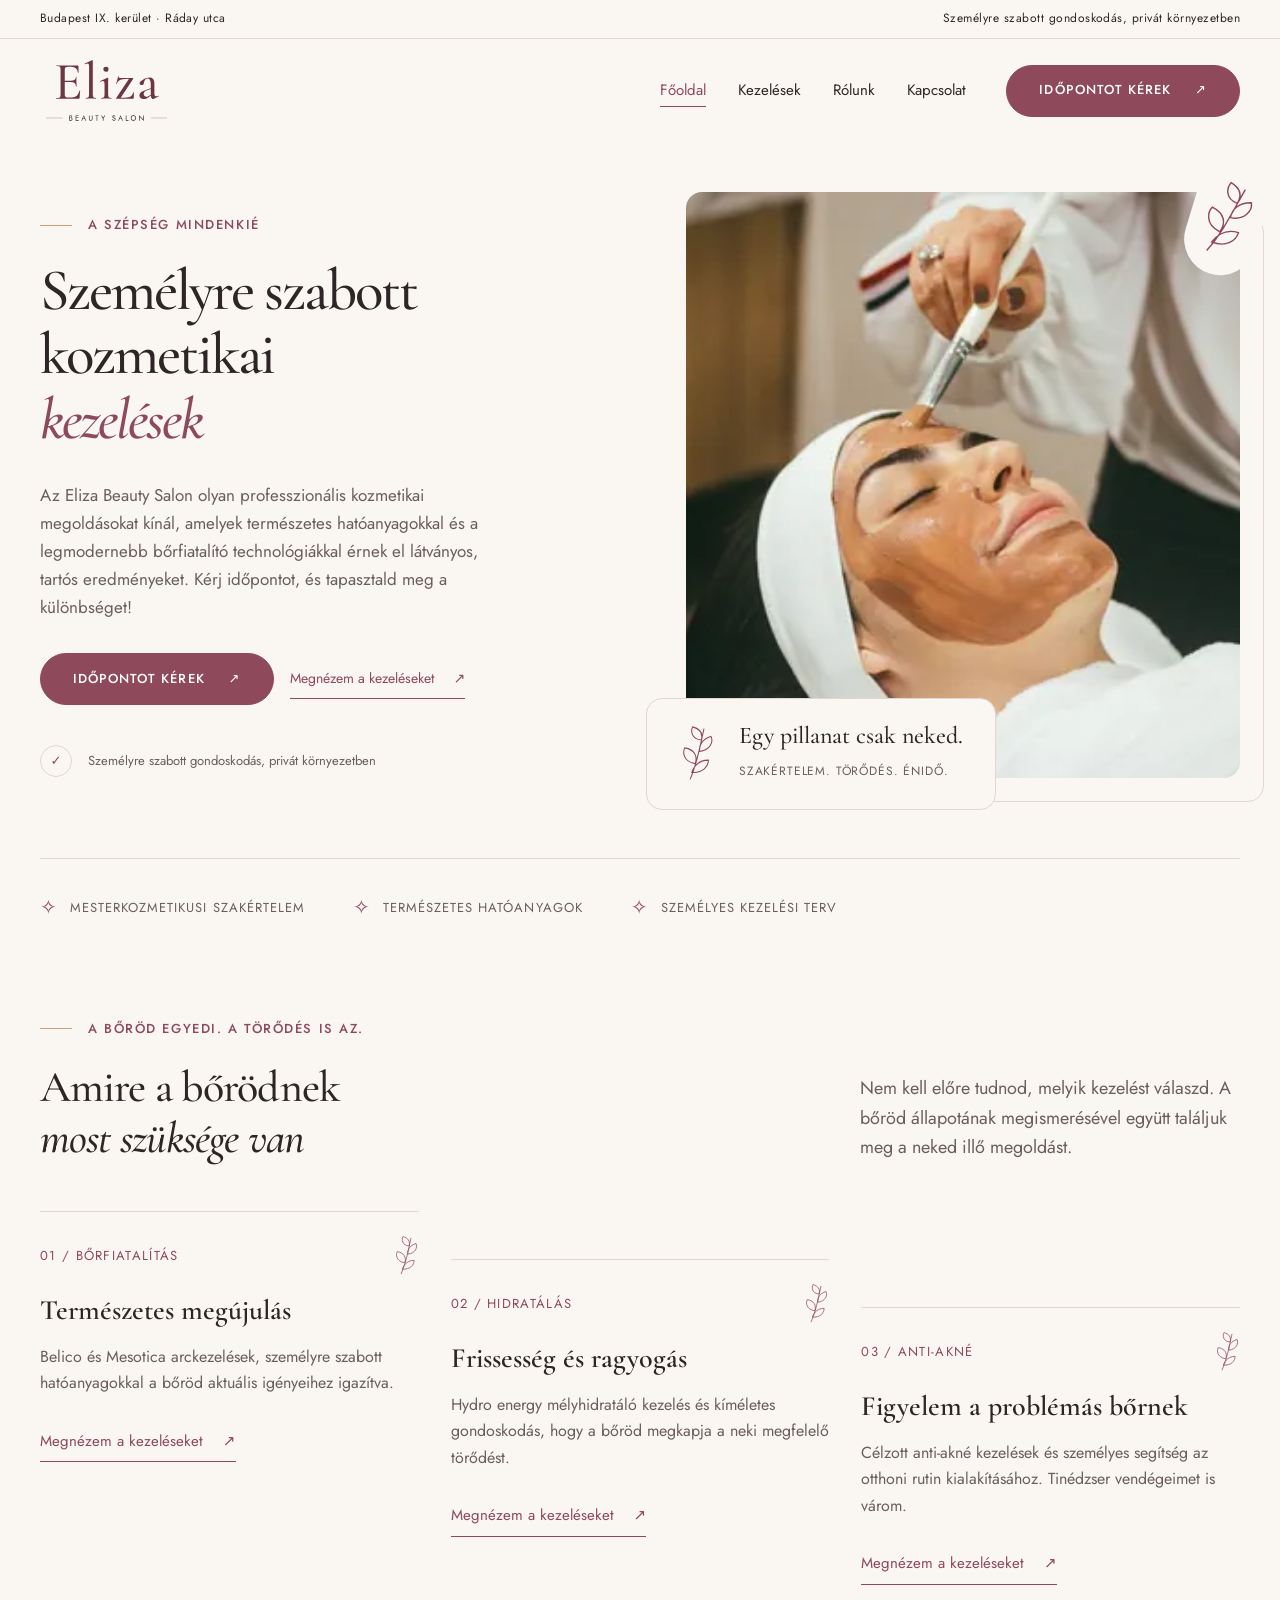
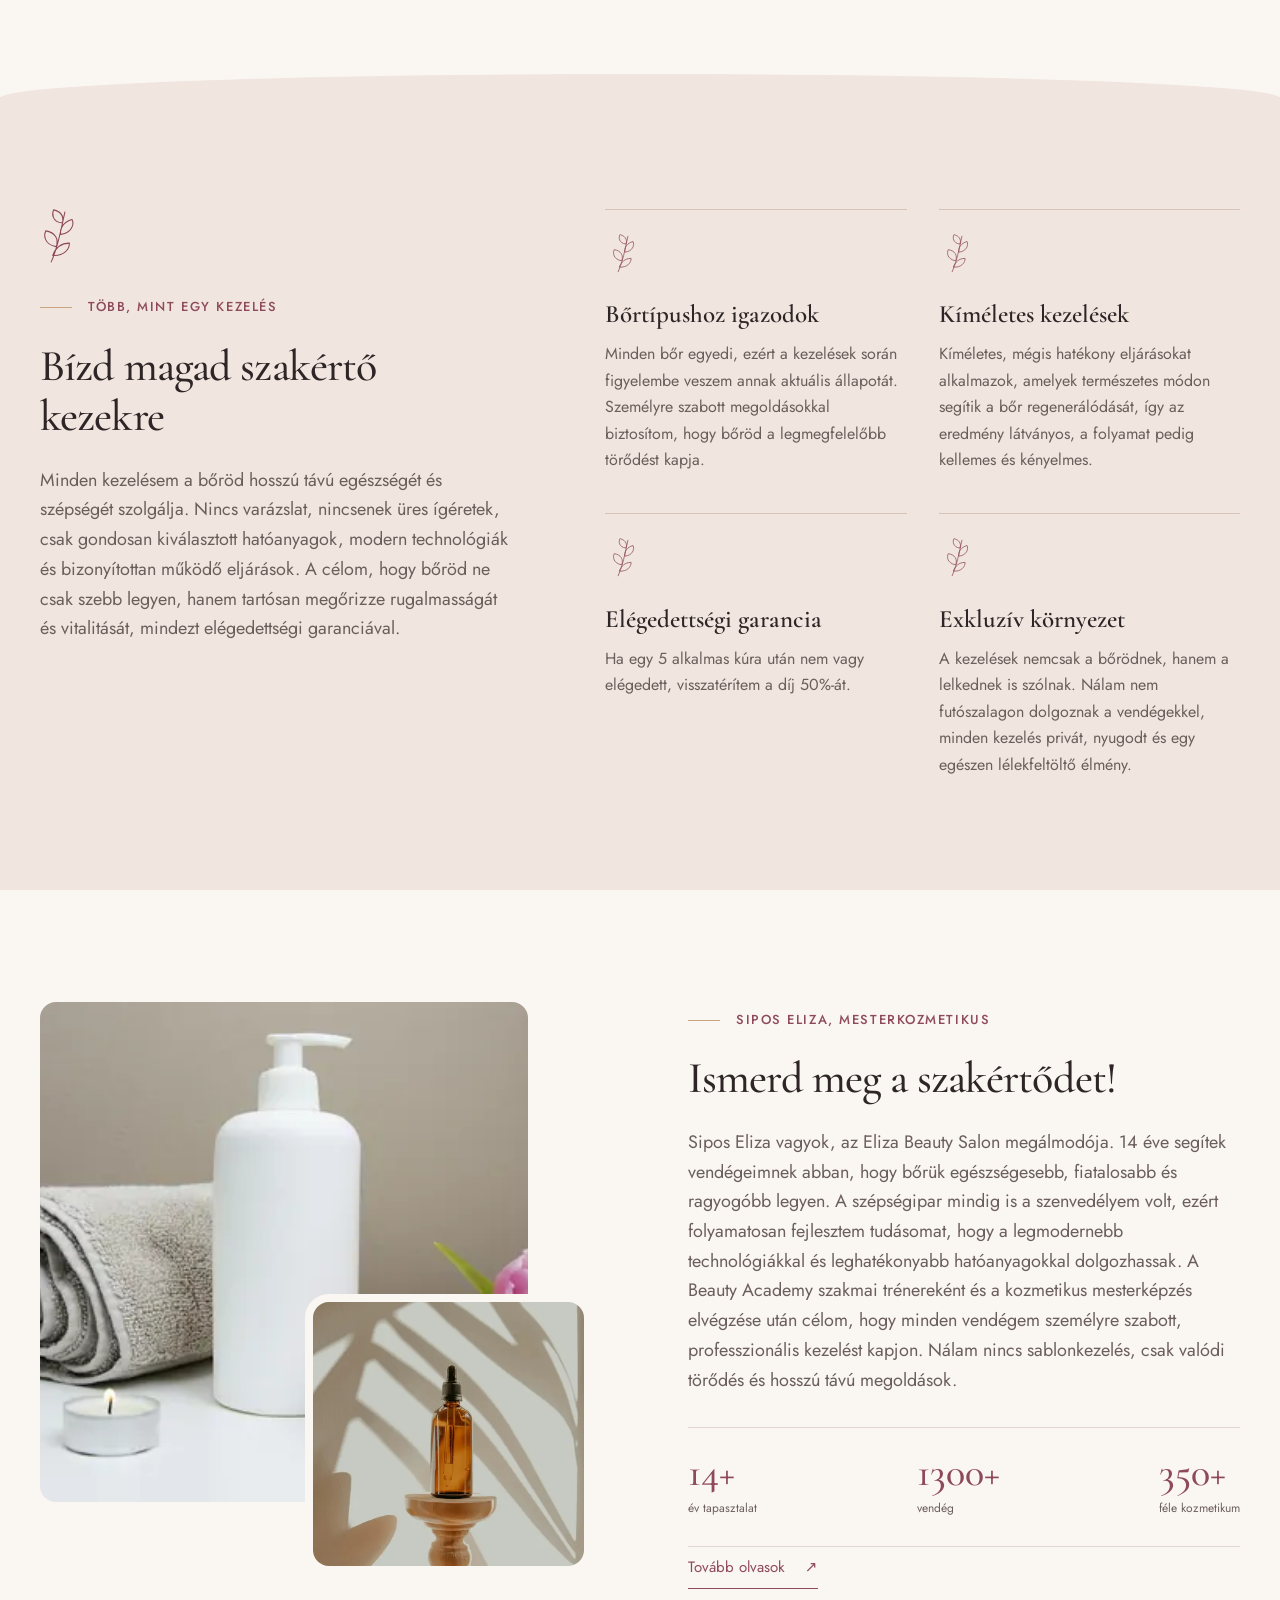
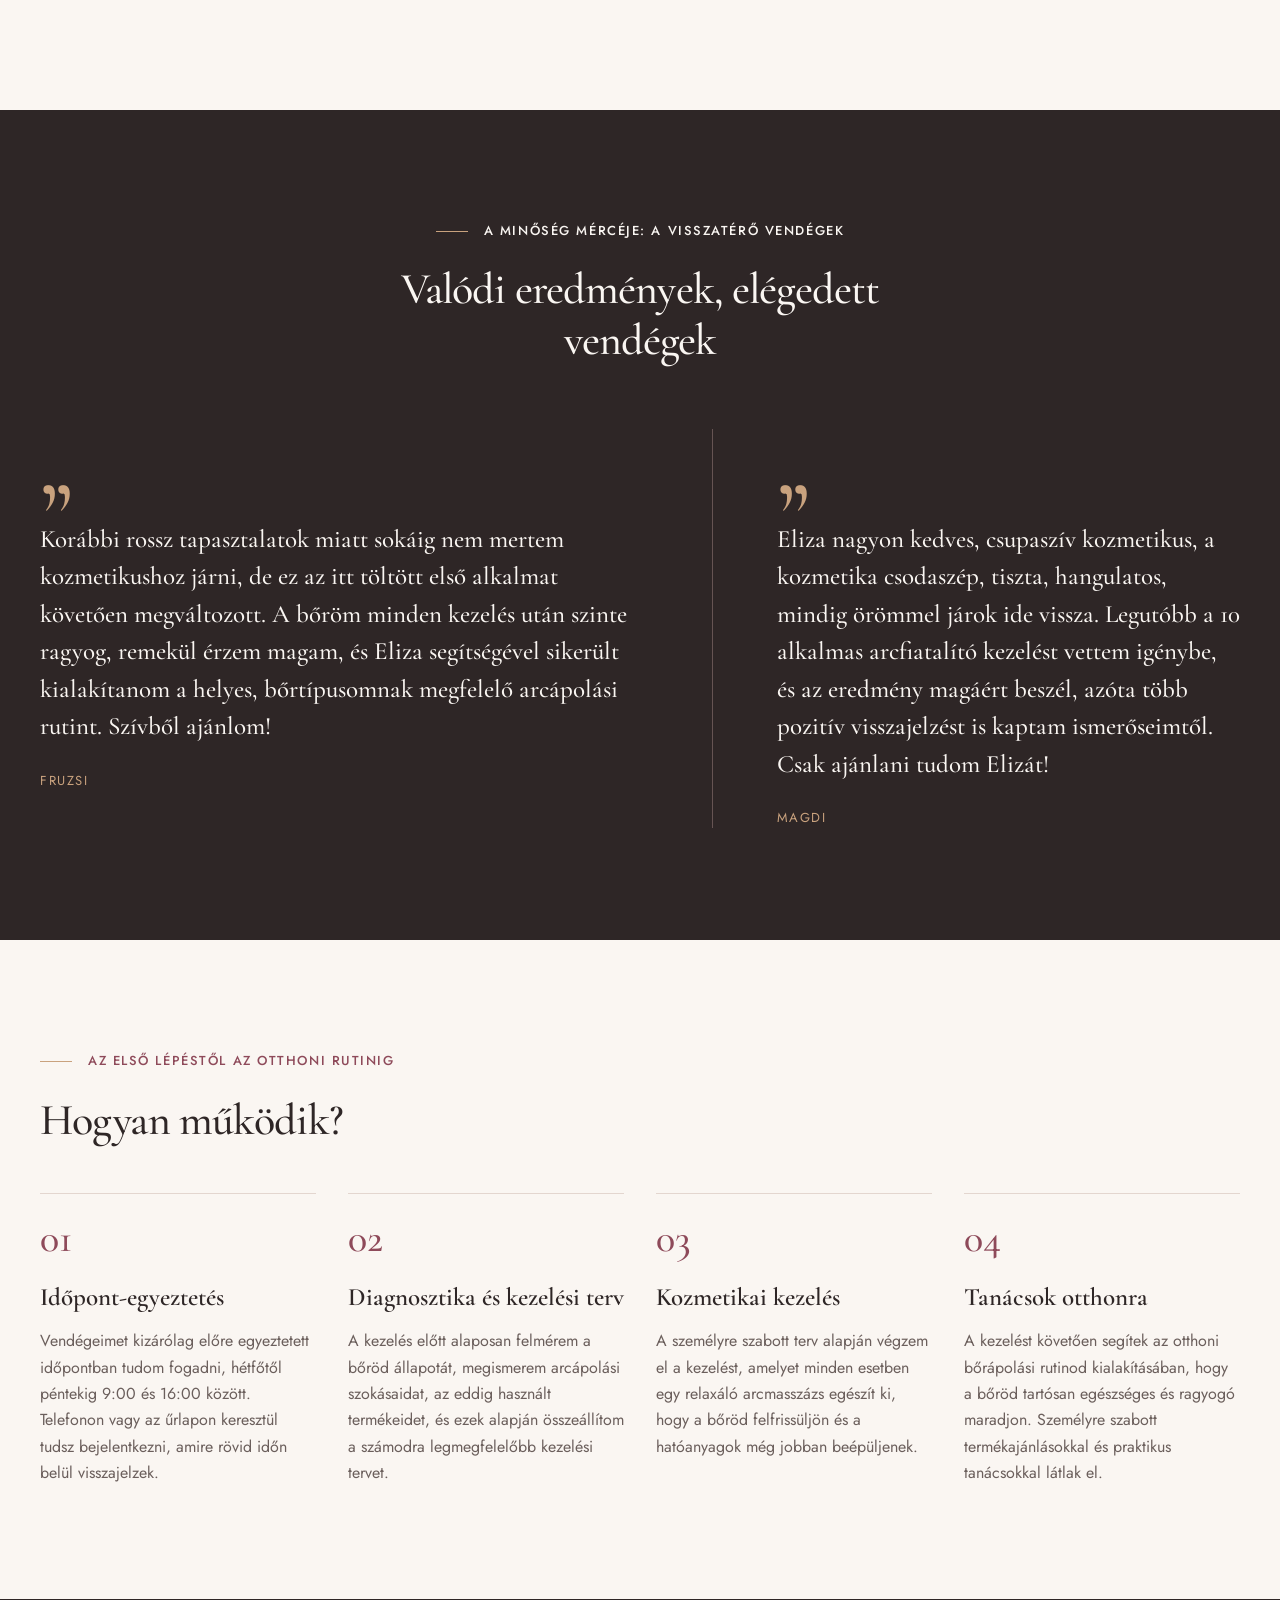
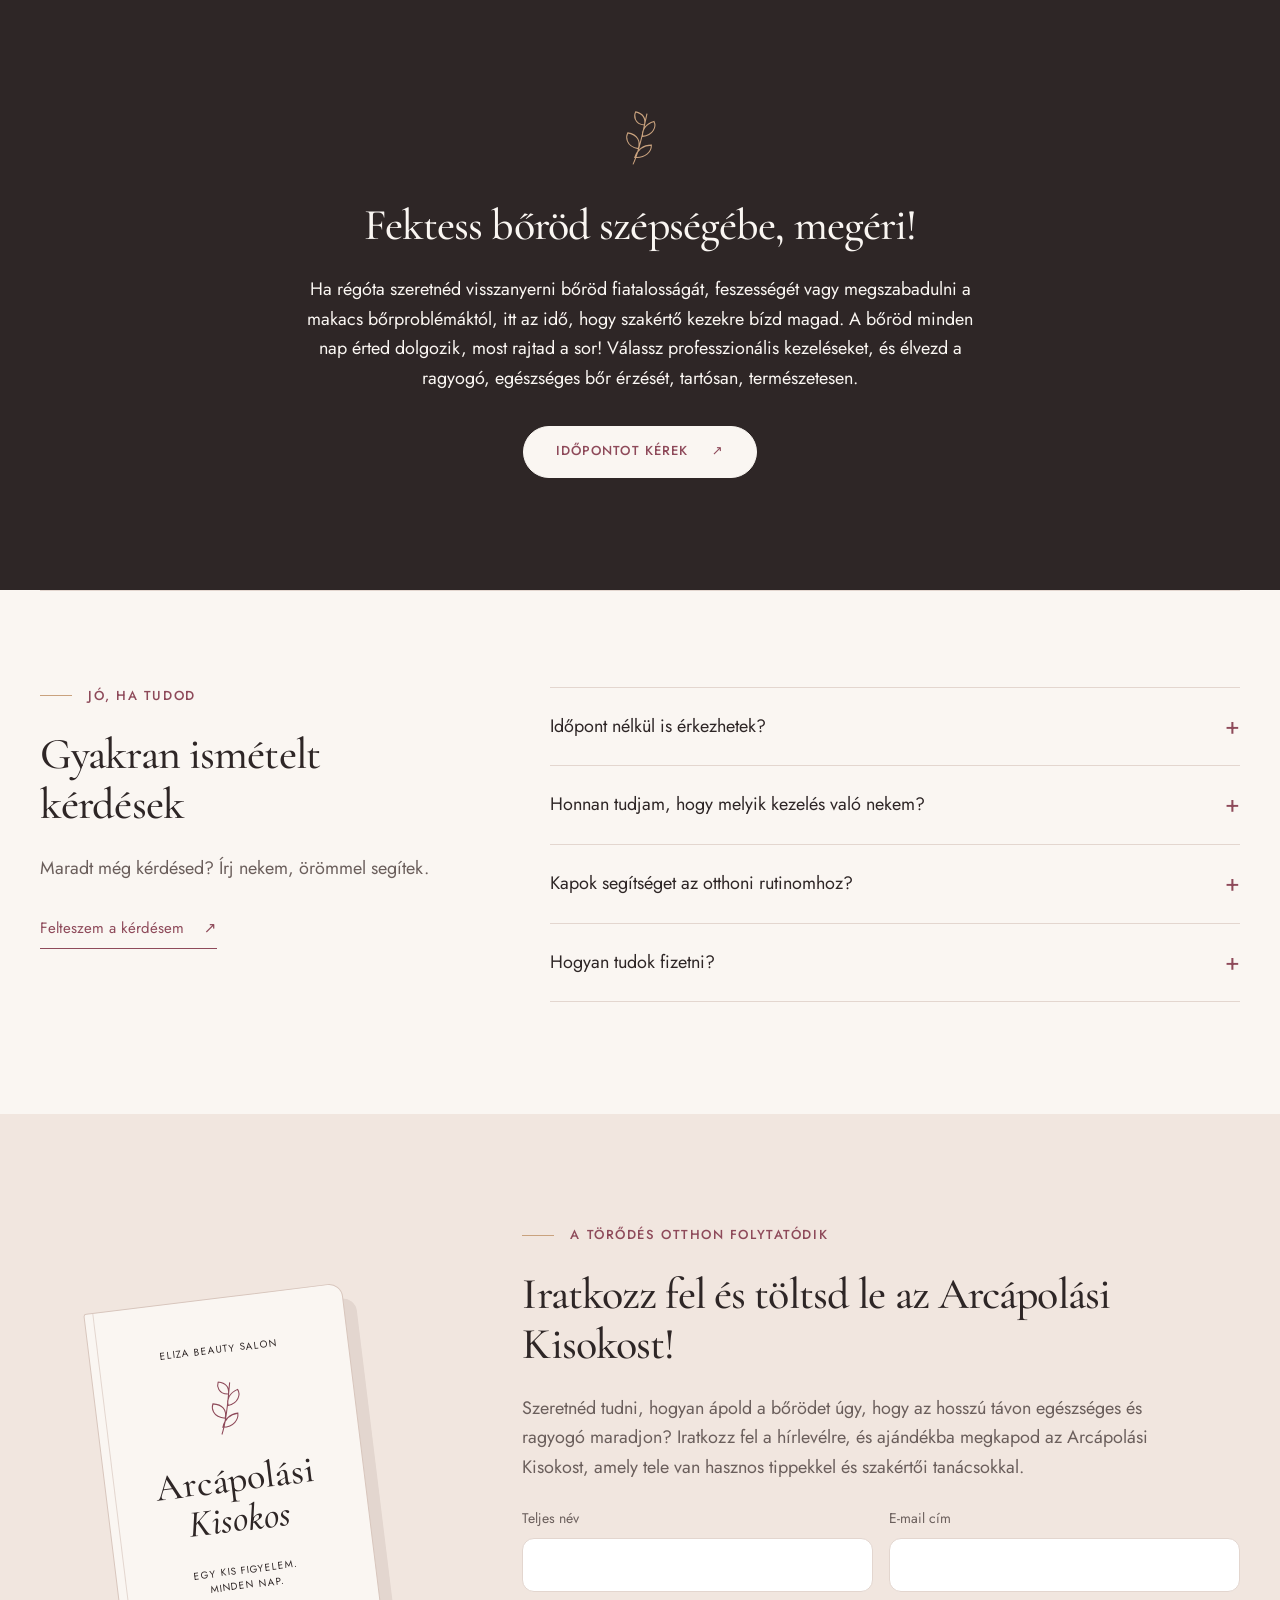
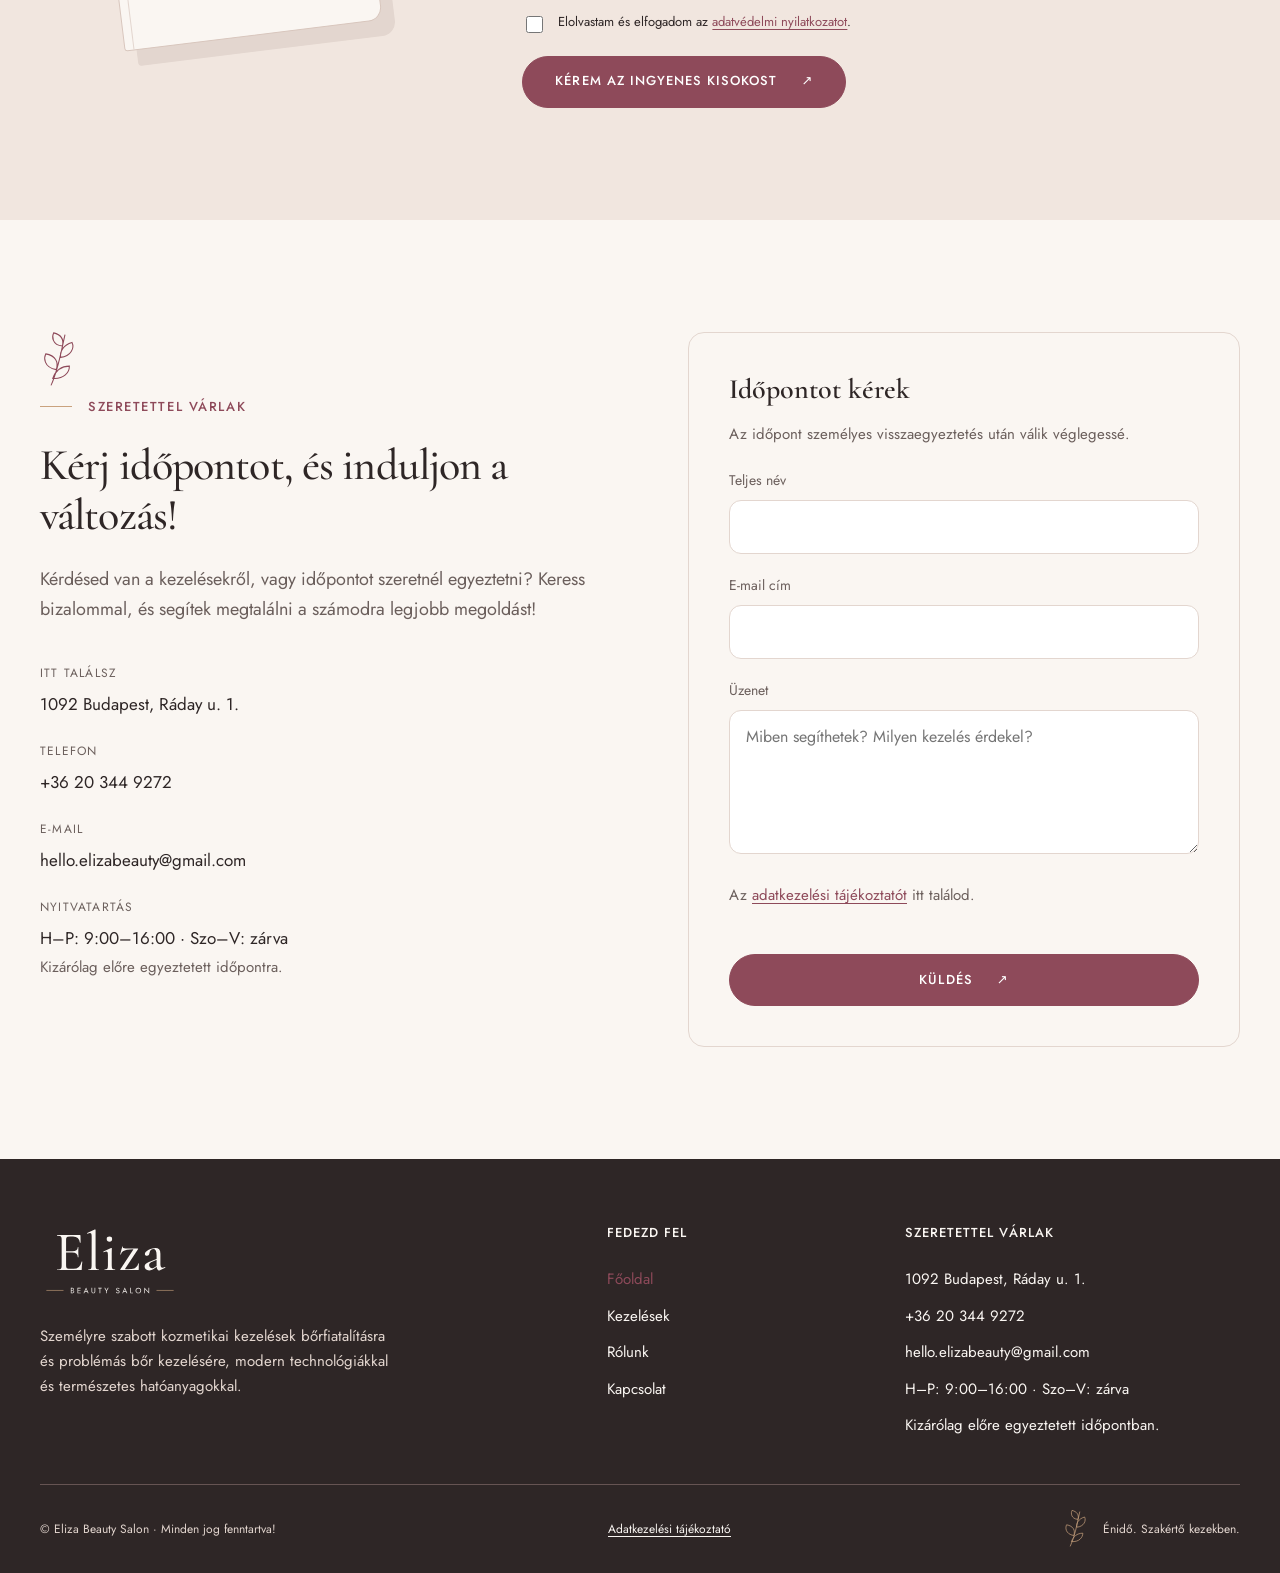
==== commit df270350: "WebP képoptimalizálás és SEO-alapok" ====
--- a/index.html
+++ b/index.html
@@ -1,2 +1,21 @@
 <!doctype html>
-<html lang="hu"><head><meta charset="utf-8"><meta name="viewport" content="width=device-width, initial-scale=1"><title>Eliza Beauty Salon | Személyre szabott kozmetikai kezelések</title><meta name="description" content="Személyre szabott kozmetikai kezelések Sipos Eliza mesterkozmetikustól Budapest IX. kerületében."><link rel="icon" href="logo/favicon.svg" type="image/svg+xml"><link rel="preconnect" href="https://fonts.googleapis.com"><link rel="preconnect" href="https://fonts.gstatic.com" crossorigin><link href="https://fonts.googleapis.com/css2?family=Cormorant+Garamond:ital,wght@0,500;0,600;1,500;1,600&family=Jost:wght@400;500&display=swap" rel="stylesheet"><link rel="stylesheet" href="assets/site.css"><script src="assets/site.js" defer></script></head><body><a class="skip" href="#tartalom">Ugrás a tartalomhoz</a><svg aria-hidden="true" style="position:absolute;width:0;height:0;overflow:hidden"><defs><symbol id="sprig" viewBox="0 0 40 64"><path d="M12 61C20 44 23 25 28 3M18 43C3 40 4 29 6 25C17 27 21 34 18 43ZM23 29C35 28 39 18 36 12C26 15 22 22 23 29ZM25 16C13 15 13 5 15 1C23 3 27 8 25 16ZM14 53C27 54 33 46 33 39C23 39 17 45 14 53Z"/></symbol></defs></svg><div class="topline"><div class="wrap"><span>Budapest IX. kerület · Ráday utca</span><span class="location">Személyre szabott gondoskodás, privát környezetben</span></div></div><header class="header" id="header"><div class="wrap nav"><a class="brand" href="index.html" aria-label="Eliza Beauty Salon, főoldal"><img src="logo/logo.svg" alt="Eliza Beauty Salon" width="133" height="78"></a><button class="menu-toggle" aria-controls="main-nav" aria-expanded="false" type="button">Menü <span aria-hidden="true">☰</span></button><nav class="navlinks" id="main-nav" aria-label="Fő navigáció"><a href="index.html" aria-current="page">Főoldal</a><a href="kezelesek.html">Kezelések</a><a href="rolunk.html">Rólunk</a><a href="kapcsolat.html">Kapcsolat</a><a class="btn" href="#kapcsolat">Időpontot kérek <span aria-hidden="true">↗</span></a></nav></div></header><main id="tartalom"><section class="hero"><div class="wrap"><div class="hero-grid"><div class="hero-copy"><div class="kicker">A szépség mindenkié</div><h1>Személyre szabott<br>kozmetikai<br><em>kezelések</em></h1><p>Az Eliza Beauty Salon olyan professzionális kozmetikai megoldásokat kínál, amelyek természetes hatóanyagokkal és a legmodernebb bőrfiatalító technológiákkal érnek el látványos, tartós eredményeket. Kérj időpontot, és tapasztald meg a különbséget!</p><div class="hero-actions"><a class="btn" href="#kapcsolat">Időpontot kérek <span aria-hidden="true">↗</span></a><a class="textlink" href="kezelesek.html">Megnézem a kezeléseket <span aria-hidden="true">↗</span></a></div><div class="hero-note"><span aria-hidden="true">✓</span><span>Személyre szabott gondoskodás, privát környezetben</span></div></div><div class="hero-visual"><img class="hero-photo" src="images/kezeles.jpg" width="700" height="900" alt="Kozmetikai arckezelés közelről, hangulati stock illusztráció" fetchpriority="high"><svg class="sprig hero-flower" aria-hidden="true"><use href="#sprig"/></svg><div class="hero-tag"><svg class="sprig" aria-hidden="true"><use href="#sprig"/></svg><div><strong>Egy pillanat csak neked.</strong><span class="small muted">Szakértelem. Törődés. Énidő.</span></div></div></div></div><div class="hero-bottom"><span>Mesterkozmetikusi szakértelem</span><span>Természetes hatóanyagok</span><span>Személyes kezelési terv</span></div></div></section><section class="section treatments" id="kezelesek" aria-labelledby="treatment-title"><div class="wrap"><div class="section-heading reveal"><div><div class="kicker">A bőröd egyedi. A törődés is az.</div><h2 id="treatment-title">Amire a bőrödnek<br><em>most szüksége van</em></h2></div><p class="muted">Nem kell előre tudnod, melyik kezelést válaszd. A bőröd állapotának megismerésével együtt találjuk meg a neked illő megoldást.</p></div><div class="treatment-grid"><article class="treatment reveal"><div class="mini-line"><span class="number">01 / BŐRFIATALÍTÁS</span><svg class="sprig" aria-hidden="true"><use href="#sprig"/></svg></div><h3>Természetes megújulás</h3><p>Belico és Mesotica arckezelések, személyre szabott hatóanyagokkal a bőröd aktuális igényeihez igazítva.</p><a class="textlink" href="kezelesek.html">Megnézem a kezeléseket <span aria-hidden="true">↗</span></a></article><article class="treatment reveal"><div class="mini-line"><span class="number">02 / HIDRATÁLÁS</span><svg class="sprig" aria-hidden="true"><use href="#sprig"/></svg></div><h3>Frissesség és ragyogás</h3><p>Hydro energy mélyhidratáló kezelés és kíméletes gondoskodás, hogy a bőröd megkapja a neki megfelelő törődést.</p><a class="textlink" href="kezelesek.html">Megnézem a kezeléseket <span aria-hidden="true">↗</span></a></article><article class="treatment reveal"><div class="mini-line"><span class="number">03 / ANTI-AKNÉ</span><svg class="sprig" aria-hidden="true"><use href="#sprig"/></svg></div><h3>Figyelem a problémás bőrnek</h3><p>Célzott anti-akné kezelések és személyes segítség az otthoni rutin kialakításához. Tinédzser vendégeimet is várom.</p><a class="textlink" href="kezelesek.html">Megnézem a kezeléseket <span aria-hidden="true">↗</span></a></article></div></div></section><section class="section care"><div class="wrap"><div class="care-layout"><div class="care-intro"><svg class="sprig" aria-hidden="true"><use href="#sprig"/></svg><div class="kicker">Több, mint egy kezelés</div><h2>Bízd magad szakértő kezekre</h2><p>Minden kezelésem a bőröd hosszú távú egészségét és szépségét szolgálja. Nincs varázslat, nincsenek üres ígéretek, csak gondosan kiválasztott hatóanyagok, modern technológiák és bizonyítottan működő eljárások. A célom, hogy bőröd ne csak szebb legyen, hanem tartósan megőrizze rugalmasságát és vitalitását, mindezt elégedettségi garanciával.</p></div><div class="benefits"><article class="benefit"><svg class="sprig" aria-hidden="true"><use href="#sprig"/></svg><h3>Bőrtípushoz igazodok</h3><p>Minden bőr egyedi, ezért a kezelések során figyelembe veszem annak aktuális állapotát. Személyre szabott megoldásokkal biztosítom, hogy bőröd a legmegfelelőbb törődést kapja.</p></article><article class="benefit"><svg class="sprig" aria-hidden="true"><use href="#sprig"/></svg><h3>Kíméletes kezelések</h3><p>Kíméletes, mégis hatékony eljárásokat alkalmazok, amelyek természetes módon segítik a bőr regenerálódását, így az eredmény látványos, a folyamat pedig kellemes és kényelmes.</p></article><article class="benefit"><svg class="sprig" aria-hidden="true"><use href="#sprig"/></svg><h3>Elégedettségi garancia</h3><p>Ha egy 5 alkalmas kúra után nem vagy elégedett, visszatérítem a díj 50%-át.</p></article><article class="benefit"><svg class="sprig" aria-hidden="true"><use href="#sprig"/></svg><h3>Exkluzív környezet</h3><p>A kezelések nemcsak a bőrödnek, hanem a lelkednek is szólnak. Nálam nem futószalagon dolgoznak a vendégekkel, minden kezelés privát, nyugodt és egy egészen lélekfeltöltő élmény.</p></article></div></div></div></section><section class="section "><div class="wrap"><div class="about-layout"><div class="about-photos"><img class="about-main" src="images/pihenes.jpg" alt="Törölköző, testápoló és virág, hangulati stock csendélet" width="600" height="750" loading="lazy"><img class="about-detail" src="images/borapolas.jpg" alt="Borostyánszínű szérumüveg, stock illusztráció" width="400" height="500" loading="lazy"></div><div class="about-copy"><div class="kicker">Sipos Eliza, mesterkozmetikus</div><h2>Ismerd meg a szakértődet!</h2><p>Sipos Eliza vagyok, az Eliza Beauty Salon megálmodója. 14 éve segítek vendégeimnek abban, hogy bőrük egészségesebb, fiatalosabb és ragyogóbb legyen. A szépségipar mindig is a szenvedélyem volt, ezért folyamatosan fejlesztem tudásomat, hogy a legmodernebb technológiákkal és leghatékonyabb hatóanyagokkal dolgozhassak. A Beauty Academy szakmai trénereként és a kozmetikus mesterképzés elvégzése után célom, hogy minden vendégem személyre szabott, professzionális kezelést kapjon. Nálam nincs sablonkezelés, csak valódi törődés és hosszú távú megoldások.</p><div class="stats"><div class="stat"><strong>14+</strong><span>év tapasztalat</span></div><div class="stat"><strong>1300+</strong><span>vendég</span></div><div class="stat"><strong>350+</strong><span>féle kozmetikum</span></div></div><a class="textlink" href="rolunk.html">Tovább olvasok <span aria-hidden="true">↗</span></a></div></div></div></section><section class="section testimonials"><div class="wrap"><div class="center-title"><div class="kicker">A minőség mércéje: a visszatérő vendégek</div><h2>Valódi eredmények, elégedett vendégek</h2></div><div class="quotes"><blockquote class="quote"><span class="quote-mark" aria-hidden="true">„</span><p>Korábbi rossz tapasztalatok miatt sokáig nem mertem kozmetikushoz járni, de ez az itt töltött első alkalmat követően megváltozott. A bőröm minden kezelés után szinte ragyog, remekül érzem magam, és Eliza segítségével sikerült kialakítanom a helyes, bőrtípusomnak megfelelő arcápolási rutint. Szívből ajánlom!</p><footer>Fruzsi</footer></blockquote><blockquote class="quote"><span class="quote-mark" aria-hidden="true">„</span><p>Eliza nagyon kedves, csupaszív kozmetikus, a kozmetika csodaszép, tiszta, hangulatos, mindig örömmel járok ide vissza. Legutóbb a 10 alkalmas arcfiatalító kezelést vettem igénybe, és az eredmény magáért beszél, azóta több pozitív visszajelzést is kaptam ismerőseimtől. Csak ajánlani tudom Elizát!</p><footer>Magdi</footer></blockquote></div></div></section><section class="section "><div class="wrap"><div class="section-heading"><div><div class="kicker">Az első lépéstől az otthoni rutinig</div><h2>Hogyan működik?</h2></div></div><div class="steps"><article class="step"><span class="step-number">01</span><h3>Időpont-egyeztetés</h3><p>Vendégeimet kizárólag előre egyeztetett időpontban tudom fogadni, hétfőtől péntekig 9:00 és 16:00 között. Telefonon vagy az űrlapon keresztül tudsz bejelentkezni, amire rövid időn belül visszajelzek.</p></article><article class="step"><span class="step-number">02</span><h3>Diagnosztika és kezelési terv</h3><p>A kezelés előtt alaposan felmérem a bőröd állapotát, megismerem arcápolási szokásaidat, az eddig használt termékeidet, és ezek alapján összeállítom a számodra legmegfelelőbb kezelési tervet.</p></article><article class="step"><span class="step-number">03</span><h3>Kozmetikai kezelés</h3><p>A személyre szabott terv alapján végzem el a kezelést, amelyet minden esetben egy relaxáló arcmasszázs egészít ki, hogy a bőröd felfrissüljön és a hatóanyagok még jobban beépüljenek.</p></article><article class="step"><span class="step-number">04</span><h3>Tanácsok otthonra</h3><p>A kezelést követően segítek az otthoni bőrápolási rutinod kialakításában, hogy a bőröd tartósan egészséges és ragyogó maradjon. Személyre szabott termékajánlásokkal és praktikus tanácsokkal látlak el.</p></article></div></div></section><section class="section callout"><div class="wrap"><div class="callout-inner"><svg class="sprig" aria-hidden="true"><use href="#sprig"/></svg><h2>Fektess bőröd szépségébe, megéri!</h2><p>Ha régóta szeretnéd visszanyerni bőröd fiatalosságát, feszességét vagy megszabadulni a makacs bőrproblémáktól, itt az idő, hogy szakértő kezekre bízd magad. A bőröd minden nap érted dolgozik, most rajtad a sor! Válassz professzionális kezeléseket, és élvezd a ragyogó, egészséges bőr érzését, tartósan, természetesen.</p><a class="btn" href="#kapcsolat">Időpontot kérek <span aria-hidden="true">↗</span></a></div></div></section><section class="section faq-section"><div class="wrap"><div class="faq-layout"><div class="faq-intro"><div class="kicker">Jó, ha tudod</div><h2>Gyakran ismételt kérdések</h2><p class="muted">Maradt még kérdésed? Írj nekem, örömmel segítek.</p><a class="textlink" href="#kapcsolat">Felteszem a kérdésem <span aria-hidden="true">↗</span></a></div><div><details class="faq"><summary>Időpont nélkül is érkezhetek?</summary><p>Nem, a kozmetikámban kizárólag időpontra fogadok vendégeket.</p></details><details class="faq"><summary>Honnan tudjam, hogy melyik kezelés való nekem?</summary><p>Az első találkozás alkalmával a kezelés előtt diagnosztizálom a bőrödet, és felvázolom a kezelési tervet.</p></details><details class="faq"><summary>Kapok segítséget az otthoni rutinomhoz?</summary><p>Igen, természetesen! Az első alkalmat követően elmondom, hogy mire figyelj a mindennapokban, milyen termékeket használj, hogy a bőröd a lehető legjobb törődést kapja.</p></details><details class="faq"><summary>Hogyan tudok fizetni?</summary><p>Bankkártyával és készpénzzel is fizethetsz a szalonban.</p></details></div></div></div></section><section class="section newsletter" aria-labelledby="newsletter-title"><div class="wrap newsletter-grid"><div class="book-visual reveal soft" aria-hidden="true"><div class="book"><span class="small">Eliza Beauty Salon</span><svg class="sprig"><use href="#sprig"/></svg><span class="book-title">Arcápolási<br><em>Kisokos</em></span><span class="small" style="margin-top:24px">Egy kis figyelem.<br>Minden nap.</span></div></div><div class="newsletter-copy reveal"><div class="kicker">A törődés otthon folytatódik</div><h2 id="newsletter-title">Iratkozz fel és töltsd le az Arcápolási Kisokost!</h2><p>Szeretnéd tudni, hogyan ápold a bőrödet úgy, hogy az hosszú távon egészséges és ragyogó maradjon? Iratkozz fel a hírlevélre, és ajándékba megkapod az Arcápolási Kisokost, amely tele van hasznos tippekkel és szakértői tanácsokkal.</p><form data-demo="newsletter"><div class="signup-fields"><div class="field"><label for="signup-name">Teljes név</label><input id="signup-name" name="name" required autocomplete="name" maxlength="120"></div><div class="field"><label for="signup-email">E-mail cím</label><input id="signup-email" name="email" type="email" required autocomplete="email" maxlength="254"></div></div><label class="checkbox"><input type="checkbox" name="consent" required><span>Elolvastam és elfogadom az <button class="inline-button" type="button" data-privacy>adatvédelmi nyilatkozatot</button>.</span></label><button class="btn" type="submit">Kérem az ingyenes kisokost <span aria-hidden="true">↗</span></button><p class="form-status" role="status" aria-live="polite"></p></form></div></div></section><section class="section " id="kapcsolat"><div class="wrap"><div class="contact-layout"><div class="contact-copy"><svg class="sprig" aria-hidden="true"><use href="#sprig"/></svg><div class="kicker">Szeretettel várlak</div><h2>Kérj időpontot, és induljon a változás!</h2><p>Kérdésed van a kezelésekről, vagy időpontot szeretnél egyeztetni? Keress bizalommal, és segítek megtalálni a számodra legjobb megoldást!</p><dl class="contact-info"><div><dt>Itt találsz</dt><dd>1092 Budapest, Ráday u. 1.</dd></div><div><dt>Telefon</dt><dd><a href="tel:+36203449272">+36 20 344 9272</a></dd></div><div><dt>E-mail</dt><dd><a href="mailto:hello.elizabeauty@gmail.com">hello.elizabeauty@gmail.com</a></dd></div><div><dt>Nyitvatartás</dt><dd>H–P: 9:00–16:00 · Szo–V: zárva<br><span class="small muted">Kizárólag előre egyeztetett időpontra.</span></dd></div></dl></div><form class="contact-form" data-demo="contact" aria-describedby="contact-demo"><h3>Időpontot kérek</h3><p class="small" id="contact-demo">Az időpont személyes visszaegyeztetés után válik véglegessé.</p><div class="field"><label for="contact-name">Teljes név</label><input id="contact-name" name="name" autocomplete="name" required maxlength="120"></div><div class="field"><label for="contact-email">E-mail cím</label><input id="contact-email" name="email" type="email" autocomplete="email" required maxlength="254"></div><div class="field"><label for="contact-message">Üzenet</label><textarea id="contact-message" name="message" required maxlength="3000" placeholder="Miben segíthetek? Milyen kezelés érdekel?"></textarea></div><p class="small muted">Az <button class="inline-button" type="button" data-privacy>adatkezelési tájékoztatót</button> itt találod.</p><button class="btn" type="submit">Küldés <span aria-hidden="true">↗</span></button><p class="form-status" role="status" aria-live="polite"></p></form></div></div></section></main><footer class="footer"><div class="wrap"><div class="footer-top"><div class="footer-brand"><a href="index.html"><img src="logo/logo-feher.svg" alt="Eliza Beauty Salon" width="140" height="77" loading="lazy"></a><p>Személyre szabott kozmetikai kezelések bőrfiatalításra és problémás bőr kezelésére, modern technológiákkal és természetes hatóanyagokkal.</p></div><div><h3>Fedezd fel</h3><nav class="footer-links" aria-label="Lábléc navigáció"><a href="index.html" aria-current="page">Főoldal</a><a href="kezelesek.html">Kezelések</a><a href="rolunk.html">Rólunk</a><a href="kapcsolat.html">Kapcsolat</a></nav></div><div><h3>Szeretettel várlak</h3><div class="footer-links"><span>1092 Budapest, Ráday u. 1.</span><a href="tel:+36203449272">+36 20 344 9272</a><a href="mailto:hello.elizabeauty@gmail.com">hello.elizabeauty@gmail.com</a><span>H–P: 9:00–16:00 · Szo–V: zárva</span><span class="small">Kizárólag előre egyeztetett időpontban.</span></div></div></div><div class="footer-bottom"><span>© Eliza Beauty Salon · Minden jog fenntartva!</span><button class="inline-button" type="button" data-privacy>Adatkezelési tájékoztató</button><span class="footer-mark"><svg class="sprig" aria-hidden="true"><use href="#sprig"/></svg> Énidő. Szakértő kezekben.</span></div></div></footer><dialog class="privacy-dialog" id="privacy-dialog" aria-labelledby="privacy-title"><h2 id="privacy-title">Adatkezelési tájékoztató</h2><p>A végleges adatkezelési tájékoztató még nem érhető el.</p><form method="dialog"><button class="btn">Bezárás</button></form></dialog><noscript><p class="wrap small">Az űrlapok használatához engedélyezd a JavaScriptet.</p></noscript></body></html>
+<html lang="hu"><head><meta charset="utf-8"><meta name="viewport" content="width=device-width, initial-scale=1"><title>Kozmetikai kezelések Budapest IX. | Eliza Beauty Salon</title><meta name="description" content="Személyre szabott kozmetikai kezelések Budapest IX. kerületében. Bőrfiatalítás, hidratálás és anti-akné kezelések Sipos Eliza mesterkozmetikustól. Kérj időpontot!"><link rel="icon" href="logo/favicon.svg" type="image/svg+xml"><link rel="preconnect" href="https://fonts.googleapis.com"><link rel="preconnect" href="https://fonts.gstatic.com" crossorigin><link href="https://fonts.googleapis.com/css2?family=Cormorant+Garamond:ital,wght@0,500;0,600;1,500;1,600&family=Jost:wght@400;500&display=swap" rel="stylesheet"><link rel="stylesheet" href="assets/site.css"><script src="assets/site.js" defer></script>
+<link rel="canonical" href="https://eliza-monadesignsoul.netlify.app/">
+<meta property="og:title" content="Kozmetikai kezelések Budapest IX. | Eliza Beauty Salon">
+<meta property="og:description" content="Személyre szabott kozmetikai kezelések Budapest IX. kerületében. Bőrfiatalítás, hidratálás és anti-akné kezelések Sipos Eliza mesterkozmetikustól. Kérj időpontot!">
+<meta property="og:type" content="website">
+<meta property="og:url" content="https://eliza-monadesignsoul.netlify.app/">
+<meta property="og:site_name" content="Eliza Beauty Salon">
+<meta property="og:locale" content="hu_HU">
+<meta property="og:image" content="https://eliza-monadesignsoul.netlify.app/images/eliza-megosztas.jpg">
+<meta property="og:image:type" content="image/jpeg">
+<meta property="og:image:width" content="1200">
+<meta property="og:image:height" content="630">
+<meta property="og:image:alt" content="Arcpakolás felvitele ecsettel kozmetikai arckezelés közben">
+<meta name="twitter:card" content="summary_large_image">
+<meta name="twitter:title" content="Kozmetikai kezelések Budapest IX. | Eliza Beauty Salon">
+<meta name="twitter:description" content="Személyre szabott kozmetikai kezelések Budapest IX. kerületében. Bőrfiatalítás, hidratálás és anti-akné kezelések Sipos Eliza mesterkozmetikustól. Kérj időpontot!">
+<meta name="twitter:image" content="https://eliza-monadesignsoul.netlify.app/images/eliza-megosztas.jpg">
+<meta name="twitter:image:alt" content="Arcpakolás felvitele ecsettel kozmetikai arckezelés közben">
+<script type="application/ld+json">[{"@context":"https://schema.org","@type":"WebSite","@id":"https://eliza-monadesignsoul.netlify.app/#website","name":"Eliza Beauty Salon","url":"https://eliza-monadesignsoul.netlify.app/","inLanguage":"hu-HU"},{"@context":"https://schema.org","@type":"WebPage","@id":"https://eliza-monadesignsoul.netlify.app/#webpage","url":"https://eliza-monadesignsoul.netlify.app/","name":"Kozmetikai kezelések Budapest IX. | Eliza Beauty Salon","description":"Személyre szabott kozmetikai kezelések Budapest IX. kerületében. Bőrfiatalítás, hidratálás és anti-akné kezelések Sipos Eliza mesterkozmetikustól. Kérj időpontot!","inLanguage":"hu-HU","isPartOf":{"@id":"https://eliza-monadesignsoul.netlify.app/#website"}}]</script>
+</head><body><a class="skip" href="#tartalom">Ugrás a tartalomhoz</a><svg aria-hidden="true" style="position:absolute;width:0;height:0;overflow:hidden"><defs><symbol id="sprig" viewBox="0 0 40 64"><path d="M12 61C20 44 23 25 28 3M18 43C3 40 4 29 6 25C17 27 21 34 18 43ZM23 29C35 28 39 18 36 12C26 15 22 22 23 29ZM25 16C13 15 13 5 15 1C23 3 27 8 25 16ZM14 53C27 54 33 46 33 39C23 39 17 45 14 53Z"/></symbol></defs></svg><div class="topline"><div class="wrap"><span>Budapest IX. kerület · Ráday utca</span><span class="location">Személyre szabott gondoskodás, privát környezetben</span></div></div><header class="header" id="header"><div class="wrap nav"><a class="brand" href="index.html" aria-label="Eliza Beauty Salon, főoldal"><img src="logo/logo.svg" alt="Eliza Beauty Salon" width="133" height="78"></a><button class="menu-toggle" aria-controls="main-nav" aria-expanded="false" type="button">Menü <span aria-hidden="true">☰</span></button><nav class="navlinks" id="main-nav" aria-label="Fő navigáció"><a href="index.html" aria-current="page">Főoldal</a><a href="kezelesek.html">Kezelések</a><a href="rolunk.html">Rólunk</a><a href="kapcsolat.html">Kapcsolat</a><a class="btn" href="#kapcsolat">Időpontot kérek <span aria-hidden="true">↗</span></a></nav></div></header><main id="tartalom"><section class="hero"><div class="wrap"><div class="hero-grid"><div class="hero-copy"><div class="kicker">A szépség mindenkié</div><h1>Személyre szabott<br> kozmetikai<br> <em>kezelések</em></h1><p>Az Eliza Beauty Salon olyan professzionális kozmetikai megoldásokat kínál, amelyek természetes hatóanyagokkal és a legmodernebb bőrfiatalító technológiákkal érnek el látványos, tartós eredményeket. Kérj időpontot, és tapasztald meg a különbséget!</p><div class="hero-actions"><a class="btn" href="#kapcsolat">Időpontot kérek <span aria-hidden="true">↗</span></a><a class="textlink" href="kezelesek.html">Megnézem a kezeléseket <span aria-hidden="true">↗</span></a></div><div class="hero-note"><span aria-hidden="true">✓</span><span>Személyre szabott gondoskodás, privát környezetben</span></div></div><div class="hero-visual"><img class="hero-photo" src="images/kezeles-800.webp" srcset="images/kezeles-480.webp 480w, images/kezeles-800.webp 800w, images/kezeles-1200.webp 1200w" sizes="(max-width: 760px) calc(100vw - 52px), (max-width: 1280px) 45vw, 554px" width="1200" height="800" alt="Arcpakolás felvitele ecsettel kozmetikai arckezelés közben" decoding="async" fetchpriority="high"><svg class="sprig hero-flower" aria-hidden="true"><use href="#sprig"/></svg><div class="hero-tag"><svg class="sprig" aria-hidden="true"><use href="#sprig"/></svg><div><strong>Egy pillanat csak neked.</strong><span class="small muted">Szakértelem. Törődés. Énidő.</span></div></div></div></div><div class="hero-bottom"><span>Mesterkozmetikusi szakértelem</span><span>Természetes hatóanyagok</span><span>Személyes kezelési terv</span></div></div></section><section class="section treatments" id="kezelesek" aria-labelledby="treatment-title"><div class="wrap"><div class="section-heading reveal"><div><div class="kicker">A bőröd egyedi. A törődés is az.</div><h2 id="treatment-title">Amire a bőrödnek<br><em>most szüksége van</em></h2></div><p class="muted">Nem kell előre tudnod, melyik kezelést válaszd. A bőröd állapotának megismerésével együtt találjuk meg a neked illő megoldást.</p></div><div class="treatment-grid"><article class="treatment reveal"><div class="mini-line"><span class="number">01 / BŐRFIATALÍTÁS</span><svg class="sprig" aria-hidden="true"><use href="#sprig"/></svg></div><h3>Természetes megújulás</h3><p>Belico és Mesotica arckezelések, személyre szabott hatóanyagokkal a bőröd aktuális igényeihez igazítva.</p><a class="textlink" href="kezelesek.html">Megnézem a kezeléseket <span aria-hidden="true">↗</span></a></article><article class="treatment reveal"><div class="mini-line"><span class="number">02 / HIDRATÁLÁS</span><svg class="sprig" aria-hidden="true"><use href="#sprig"/></svg></div><h3>Frissesség és ragyogás</h3><p>Hydro energy mélyhidratáló kezelés és kíméletes gondoskodás, hogy a bőröd megkapja a neki megfelelő törődést.</p><a class="textlink" href="kezelesek.html">Megnézem a kezeléseket <span aria-hidden="true">↗</span></a></article><article class="treatment reveal"><div class="mini-line"><span class="number">03 / ANTI-AKNÉ</span><svg class="sprig" aria-hidden="true"><use href="#sprig"/></svg></div><h3>Figyelem a problémás bőrnek</h3><p>Célzott anti-akné kezelések és személyes segítség az otthoni rutin kialakításához. Tinédzser vendégeimet is várom.</p><a class="textlink" href="kezelesek.html">Megnézem a kezeléseket <span aria-hidden="true">↗</span></a></article></div></div></section><section class="section care"><div class="wrap"><div class="care-layout"><div class="care-intro"><svg class="sprig" aria-hidden="true"><use href="#sprig"/></svg><div class="kicker">Több, mint egy kezelés</div><h2>Bízd magad szakértő kezekre</h2><p>Minden kezelésem a bőröd hosszú távú egészségét és szépségét szolgálja. Nincs varázslat, nincsenek üres ígéretek, csak gondosan kiválasztott hatóanyagok, modern technológiák és bizonyítottan működő eljárások. A célom, hogy bőröd ne csak szebb legyen, hanem tartósan megőrizze rugalmasságát és vitalitását, mindezt elégedettségi garanciával.</p></div><div class="benefits"><article class="benefit"><svg class="sprig" aria-hidden="true"><use href="#sprig"/></svg><h3>Bőrtípushoz igazodok</h3><p>Minden bőr egyedi, ezért a kezelések során figyelembe veszem annak aktuális állapotát. Személyre szabott megoldásokkal biztosítom, hogy bőröd a legmegfelelőbb törődést kapja.</p></article><article class="benefit"><svg class="sprig" aria-hidden="true"><use href="#sprig"/></svg><h3>Kíméletes kezelések</h3><p>Kíméletes, mégis hatékony eljárásokat alkalmazok, amelyek természetes módon segítik a bőr regenerálódását, így az eredmény látványos, a folyamat pedig kellemes és kényelmes.</p></article><article class="benefit"><svg class="sprig" aria-hidden="true"><use href="#sprig"/></svg><h3>Elégedettségi garancia</h3><p>Ha egy 5 alkalmas kúra után nem vagy elégedett, visszatérítem a díj 50%-át.</p></article><article class="benefit"><svg class="sprig" aria-hidden="true"><use href="#sprig"/></svg><h3>Exkluzív környezet</h3><p>A kezelések nemcsak a bőrödnek, hanem a lelkednek is szólnak. Nálam nem futószalagon dolgoznak a vendégekkel, minden kezelés privát, nyugodt és egy egészen lélekfeltöltő élmény.</p></article></div></div></div></section><section class="section "><div class="wrap"><div class="about-layout"><div class="about-photos"><img class="about-main" src="images/pihenes-800.webp" srcset="images/pihenes-480.webp 480w, images/pihenes-800.webp 800w, images/pihenes-1200.webp 1200w" sizes="(max-width: 760px) calc(100vw - 80px), (max-width: 1280px) 42vw, 520px" width="1200" height="800" alt="Törölköző, testápoló és rózsaszín tulipánok" decoding="async" loading="lazy"><img class="about-detail" src="images/borapolas-800.webp" srcset="images/borapolas-480.webp 480w, images/borapolas-800.webp 800w, images/borapolas-1200.webp 1200w" sizes="(max-width: 760px) 45vw, 260px" width="1200" height="1800" alt="Borostyánszínű pipettás szérumüveg természetes fényben" decoding="async" loading="lazy"></div><div class="about-copy"><div class="kicker">Sipos Eliza, mesterkozmetikus</div><h2>Ismerd meg a szakértődet!</h2><p>Sipos Eliza vagyok, az Eliza Beauty Salon megálmodója. 14 éve segítek vendégeimnek abban, hogy bőrük egészségesebb, fiatalosabb és ragyogóbb legyen. A szépségipar mindig is a szenvedélyem volt, ezért folyamatosan fejlesztem tudásomat, hogy a legmodernebb technológiákkal és leghatékonyabb hatóanyagokkal dolgozhassak. A Beauty Academy szakmai trénereként és a kozmetikus mesterképzés elvégzése után célom, hogy minden vendégem személyre szabott, professzionális kezelést kapjon. Nálam nincs sablonkezelés, csak valódi törődés és hosszú távú megoldások.</p><div class="stats"><div class="stat"><strong>14+</strong><span>év tapasztalat</span></div><div class="stat"><strong>1300+</strong><span>vendég</span></div><div class="stat"><strong>350+</strong><span>féle kozmetikum</span></div></div><a class="textlink" href="rolunk.html">Tovább olvasok <span aria-hidden="true">↗</span></a></div></div></div></section><section class="section testimonials"><div class="wrap"><div class="center-title"><div class="kicker">A minőség mércéje: a visszatérő vendégek</div><h2>Valódi eredmények, elégedett vendégek</h2></div><div class="quotes"><blockquote class="quote"><span class="quote-mark" aria-hidden="true">„</span><p>Korábbi rossz tapasztalatok miatt sokáig nem mertem kozmetikushoz járni, de ez az itt töltött első alkalmat követően megváltozott. A bőröm minden kezelés után szinte ragyog, remekül érzem magam, és Eliza segítségével sikerült kialakítanom a helyes, bőrtípusomnak megfelelő arcápolási rutint. Szívből ajánlom!</p><footer>Fruzsi</footer></blockquote><blockquote class="quote"><span class="quote-mark" aria-hidden="true">„</span><p>Eliza nagyon kedves, csupaszív kozmetikus, a kozmetika csodaszép, tiszta, hangulatos, mindig örömmel járok ide vissza. Legutóbb a 10 alkalmas arcfiatalító kezelést vettem igénybe, és az eredmény magáért beszél, azóta több pozitív visszajelzést is kaptam ismerőseimtől. Csak ajánlani tudom Elizát!</p><footer>Magdi</footer></blockquote></div></div></section><section class="section "><div class="wrap"><div class="section-heading"><div><div class="kicker">Az első lépéstől az otthoni rutinig</div><h2>Hogyan működik?</h2></div></div><div class="steps"><article class="step"><span class="step-number">01</span><h3>Időpont-egyeztetés</h3><p>Vendégeimet kizárólag előre egyeztetett időpontban tudom fogadni, hétfőtől péntekig 9:00 és 16:00 között. Telefonon vagy az űrlapon keresztül tudsz bejelentkezni, amire rövid időn belül visszajelzek.</p></article><article class="step"><span class="step-number">02</span><h3>Diagnosztika és kezelési terv</h3><p>A kezelés előtt alaposan felmérem a bőröd állapotát, megismerem arcápolási szokásaidat, az eddig használt termékeidet, és ezek alapján összeállítom a számodra legmegfelelőbb kezelési tervet.</p></article><article class="step"><span class="step-number">03</span><h3>Kozmetikai kezelés</h3><p>A személyre szabott terv alapján végzem el a kezelést, amelyet minden esetben egy relaxáló arcmasszázs egészít ki, hogy a bőröd felfrissüljön és a hatóanyagok még jobban beépüljenek.</p></article><article class="step"><span class="step-number">04</span><h3>Tanácsok otthonra</h3><p>A kezelést követően segítek az otthoni bőrápolási rutinod kialakításában, hogy a bőröd tartósan egészséges és ragyogó maradjon. Személyre szabott termékajánlásokkal és praktikus tanácsokkal látlak el.</p></article></div></div></section><section class="section callout"><div class="wrap"><div class="callout-inner"><svg class="sprig" aria-hidden="true"><use href="#sprig"/></svg><h2>Fektess bőröd szépségébe, megéri!</h2><p>Ha régóta szeretnéd visszanyerni bőröd fiatalosságát, feszességét vagy megszabadulni a makacs bőrproblémáktól, itt az idő, hogy szakértő kezekre bízd magad. A bőröd minden nap érted dolgozik, most rajtad a sor! Válassz professzionális kezeléseket, és élvezd a ragyogó, egészséges bőr érzését, tartósan, természetesen.</p><a class="btn" href="#kapcsolat">Időpontot kérek <span aria-hidden="true">↗</span></a></div></div></section><section class="section faq-section"><div class="wrap"><div class="faq-layout"><div class="faq-intro"><div class="kicker">Jó, ha tudod</div><h2>Gyakran ismételt kérdések</h2><p class="muted">Maradt még kérdésed? Írj nekem, örömmel segítek.</p><a class="textlink" href="#kapcsolat">Felteszem a kérdésem <span aria-hidden="true">↗</span></a></div><div><details class="faq"><summary>Időpont nélkül is érkezhetek?</summary><p>Nem, a kozmetikámban kizárólag időpontra fogadok vendégeket.</p></details><details class="faq"><summary>Honnan tudjam, hogy melyik kezelés való nekem?</summary><p>Az első találkozás alkalmával a kezelés előtt diagnosztizálom a bőrödet, és felvázolom a kezelési tervet.</p></details><details class="faq"><summary>Kapok segítséget az otthoni rutinomhoz?</summary><p>Igen, természetesen! Az első alkalmat követően elmondom, hogy mire figyelj a mindennapokban, milyen termékeket használj, hogy a bőröd a lehető legjobb törődést kapja.</p></details><details class="faq"><summary>Hogyan tudok fizetni?</summary><p>Bankkártyával és készpénzzel is fizethetsz a szalonban.</p></details></div></div></div></section><section class="section newsletter" aria-labelledby="newsletter-title"><div class="wrap newsletter-grid"><div class="book-visual reveal soft" aria-hidden="true"><div class="book"><span class="small">Eliza Beauty Salon</span><svg class="sprig"><use href="#sprig"/></svg><span class="book-title">Arcápolási<br><em>Kisokos</em></span><span class="small" style="margin-top:24px">Egy kis figyelem.<br>Minden nap.</span></div></div><div class="newsletter-copy reveal"><div class="kicker">A törődés otthon folytatódik</div><h2 id="newsletter-title">Iratkozz fel és töltsd le az Arcápolási Kisokost!</h2><p>Szeretnéd tudni, hogyan ápold a bőrödet úgy, hogy az hosszú távon egészséges és ragyogó maradjon? Iratkozz fel a hírlevélre, és ajándékba megkapod az Arcápolási Kisokost, amely tele van hasznos tippekkel és szakértői tanácsokkal.</p><form data-demo="newsletter"><div class="signup-fields"><div class="field"><label for="signup-name">Teljes név</label><input id="signup-name" name="name" required autocomplete="name" maxlength="120"></div><div class="field"><label for="signup-email">E-mail cím</label><input id="signup-email" name="email" type="email" required autocomplete="email" maxlength="254"></div></div><label class="checkbox"><input type="checkbox" name="consent" required><span>Elolvastam és elfogadom az <button class="inline-button" type="button" data-privacy>adatvédelmi nyilatkozatot</button>.</span></label><button class="btn" type="submit">Kérem az ingyenes kisokost <span aria-hidden="true">↗</span></button><p class="form-status" role="status" aria-live="polite"></p></form></div></div></section><section class="section " id="kapcsolat"><div class="wrap"><div class="contact-layout"><div class="contact-copy"><svg class="sprig" aria-hidden="true"><use href="#sprig"/></svg><div class="kicker">Szeretettel várlak</div><h2>Kérj időpontot, és induljon a változás!</h2><p>Kérdésed van a kezelésekről, vagy időpontot szeretnél egyeztetni? Keress bizalommal, és segítek megtalálni a számodra legjobb megoldást!</p><dl class="contact-info"><div><dt>Itt találsz</dt><dd>1092 Budapest, Ráday u. 1.</dd></div><div><dt>Telefon</dt><dd><a href="tel:+36203449272">+36 20 344 9272</a></dd></div><div><dt>E-mail</dt><dd><a href="mailto:hello.elizabeauty@gmail.com">hello.elizabeauty@gmail.com</a></dd></div><div><dt>Nyitvatartás</dt><dd>H–P: 9:00–16:00 · Szo–V: zárva<br><span class="small muted">Kizárólag előre egyeztetett időpontra.</span></dd></div></dl></div><form class="contact-form" data-demo="contact" aria-describedby="contact-demo"><h3>Időpontot kérek</h3><p class="small" id="contact-demo">Az időpont személyes visszaegyeztetés után válik véglegessé.</p><div class="field"><label for="contact-name">Teljes név</label><input id="contact-name" name="name" autocomplete="name" required maxlength="120"></div><div class="field"><label for="contact-email">E-mail cím</label><input id="contact-email" name="email" type="email" autocomplete="email" required maxlength="254"></div><div class="field"><label for="contact-message">Üzenet</label><textarea id="contact-message" name="message" required maxlength="3000" placeholder="Miben segíthetek? Milyen kezelés érdekel?"></textarea></div><p class="small muted">Az <button class="inline-button" type="button" data-privacy>adatkezelési tájékoztatót</button> itt találod.</p><button class="btn" type="submit">Küldés <span aria-hidden="true">↗</span></button><p class="form-status" role="status" aria-live="polite"></p></form></div></div></section></main><footer class="footer"><div class="wrap"><div class="footer-top"><div class="footer-brand"><a href="index.html"><img src="logo/logo-feher.svg" alt="Eliza Beauty Salon" width="140" height="77" loading="lazy"></a><p>Személyre szabott kozmetikai kezelések bőrfiatalításra és problémás bőr kezelésére, modern technológiákkal és természetes hatóanyagokkal.</p></div><div><h2 class="footer-heading">Fedezd fel</h2><nav class="footer-links" aria-label="Lábléc navigáció"><a href="index.html" aria-current="page">Főoldal</a><a href="kezelesek.html">Kezelések</a><a href="rolunk.html">Rólunk</a><a href="kapcsolat.html">Kapcsolat</a></nav></div><div><h2 class="footer-heading">Szeretettel várlak</h2><div class="footer-links"><span>1092 Budapest, Ráday u. 1.</span><a href="tel:+36203449272">+36 20 344 9272</a><a href="mailto:hello.elizabeauty@gmail.com">hello.elizabeauty@gmail.com</a><span>H–P: 9:00–16:00 · Szo–V: zárva</span><span class="small">Kizárólag előre egyeztetett időpontban.</span></div></div></div><div class="footer-bottom"><span>© Eliza Beauty Salon · Minden jog fenntartva!</span><button class="inline-button" type="button" data-privacy>Adatkezelési tájékoztató</button><span class="footer-mark"><svg class="sprig" aria-hidden="true"><use href="#sprig"/></svg> Énidő. Szakértő kezekben.</span></div></div></footer><dialog class="privacy-dialog" id="privacy-dialog" aria-labelledby="privacy-title"><h2 id="privacy-title">Adatkezelési tájékoztató</h2><p>A végleges adatkezelési tájékoztató még nem érhető el.</p><form method="dialog"><button class="btn">Bezárás</button></form></dialog><noscript><p class="wrap small">Az űrlapok használatához engedélyezd a JavaScriptet.</p></noscript></body></html>
--- a/assets/site.css
+++ b/assets/site.css
@@ -11,3 +11,5 @@
 html{overflow-x:clip}body{overflow-wrap:break-word}button{border:0}button,input,textarea{font:inherit}figure,blockquote,dl,dd{margin:0}ul{padding-left:24px}a[aria-current="page"]{color:var(--color-brand-primary)}.navlinks>a[aria-current="page"]:after{right:0}.hero-copy>p{font-size:17px}.section-lead{max-width:760px;color:var(--color-brand-muted);margin-bottom:48px}.callout{background:var(--color-brand-text);color:var(--color-brand-bg);text-align:center}.callout-inner{max-width:760px;margin:auto}.callout-inner>.sprig{color:var(--color-brand-accent);margin:0 auto 24px}.callout h2{max-width:680px;margin:auto}.callout p{margin:24px auto 32px}.callout .btn{background:var(--color-brand-bg);border-color:var(--color-brand-bg);color:var(--color-brand-primary)}.concerns{display:grid;grid-template-columns:1fr 1fr;gap:40px}.concerns article{border-top:1px solid var(--line);padding-top:24px}.concerns h3{font-size:26px;margin-bottom:16px}.concerns p,.service-row p,.values p{color:var(--color-brand-muted);font-size:17px}.service-row{display:grid;grid-template-columns:72px 1fr 48px;gap:32px;padding:48px 0;border-top:1px solid var(--line)}.service-row h3{font-size:34px;margin-bottom:20px}.service-row li{margin:12px 0;color:var(--color-brand-muted)}.service-row .textlink{margin-top:16px}.service-number{font:500 32px/1.2 var(--font-heading);color:var(--color-brand-primary)}.result-list{list-style:none;display:grid;grid-template-columns:1fr 1fr;gap:24px 48px;padding:0;margin:0}.result-list li{display:flex;gap:16px}.result-list span{color:var(--color-brand-primary)}.guarantee{display:grid;grid-template-columns:180px 1fr 64px;gap:48px;align-items:center}.guarantee-number{font:500 96px/1 var(--font-heading);color:var(--color-brand-primary)}.guarantee-number span{font-size:48px}.guarantee p{margin-top:24px;color:var(--color-brand-muted)}.packages{display:grid;grid-template-columns:repeat(3,1fr);gap:24px;align-items:stretch}.package{background:white;border-radius:16px;padding:32px;display:flex;flex-direction:column;border:1px solid var(--line)}.package.featured{border:2px solid var(--color-brand-primary)}.package .kicker{font-size:11px}.package h3{font-size:30px;min-height:72px}.package .price{font:500 44px/1.2 var(--font-heading);color:var(--color-brand-primary);margin:16px 0 24px}.package>p:not(.price),.package li{font-size:16px;color:var(--color-brand-muted)}.package ul{margin:24px 0 32px}.package li{padding-left:0;margin:12px 0}.package .btn{margin-top:auto;white-space:nowrap;padding-inline:24px}.story-grid{display:grid;grid-template-columns:.8fr 1.2fr;gap:96px}.story-grid>.sprig{margin-bottom:24px}.signature{font:500 italic 34px/1.3 var(--font-heading);color:var(--color-brand-primary);margin-top:32px}.story-text p{color:var(--color-brand-muted)}.milestones{display:grid;grid-template-columns:repeat(3,1fr);gap:48px;margin-top:64px;border-top:1px solid var(--line);padding-top:32px}.milestones span{font:500 40px/1.2 var(--font-heading);color:var(--color-brand-primary)}.milestones p{font-size:16px;margin-top:12px;color:var(--color-brand-muted)}.values{display:grid;grid-template-columns:repeat(3,1fr);gap:48px 32px}.values article{border-top:1px solid #d7c3b8;padding-top:24px}.values h3{margin:16px 0}.salon-image img{height:520px;width:100%;object-fit:cover;border-radius:16px}.salon-image figcaption{font-size:12px;color:var(--color-brand-muted);margin-top:16px}.contact-page{padding-top:64px}.contact-page h1{font-size:56px;line-height:1.1}.contact-form h3{margin-bottom:16px}.contact-form>.btn{margin-top:24px}.footer-links{overflow-wrap:anywhere}.form-status:empty{display:none}.demo-note{max-width:680px}.topline .wrap{align-items:center}.hero h1{max-width:620px}.hero-copy p{line-height:1.65}.benefit .sprig{height:40px;margin-bottom:16px}.privacy-dialog::backdrop{background:#2e262680}.privacy-dialog{max-height:85vh;overflow:auto}.footer .inline-button{color:var(--color-brand-bg)}.hero-copy{animation:none}.hero-visual{animation:none}.hero-copy>*{animation:none}
 @media(max-width:1050px){.packages{gap:16px}.package{padding:24px}.package h3{font-size:26px}.package .btn{font-size:12px;padding-inline:16px}.story-grid{gap:48px}.guarantee{gap:32px;grid-template-columns:140px 1fr 40px}}
 @media(max-width:760px){.hero-copy>p{font-size:16px}.concerns,.result-list,.packages,.story-grid,.values{grid-template-columns:1fr}.section-lead{margin-bottom:32px}.service-row{grid-template-columns:32px 1fr;gap:20px;padding:32px 0}.service-row>.sprig{display:none}.service-row h3{font-size:28px}.service-number{font-size:26px}.concerns{gap:32px}.concerns h3{font-size:24px}.guarantee{grid-template-columns:1fr;gap:24px}.guarantee-number{font-size:72px}.guarantee>.sprig{display:none}.packages{gap:24px}.package h3{min-height:0}.package .price{font-size:40px}.package .btn{font-size:13px}.milestones{grid-template-columns:1fr;gap:24px;margin-top:40px}.milestones>div{display:grid;grid-template-columns:80px 1fr;gap:24px;align-items:center}.milestones span{font-size:32px}.milestones p{margin:0}.values{gap:32px}.salon-image img{height:360px}.contact-page{padding-top:32px}.contact-page h1{font-size:40px}.hero .hero-photo{object-position:center}.story-grid{gap:32px}.contact-layout{align-items:start}}
+
+.footer h2.footer-heading{font-family:var(--font-body);font-size:13px;font-weight:500;line-height:1.5;text-transform:uppercase;letter-spacing:.08em;margin-bottom:24px}.contact-form h2.form-title{font-size:28px;font-weight:600;line-height:1.2;margin-bottom:16px}@media(max-width:760px){.footer h2.footer-heading{font-size:12px;margin-bottom:20px}.contact-form h2.form-title{font-size:24px}}
